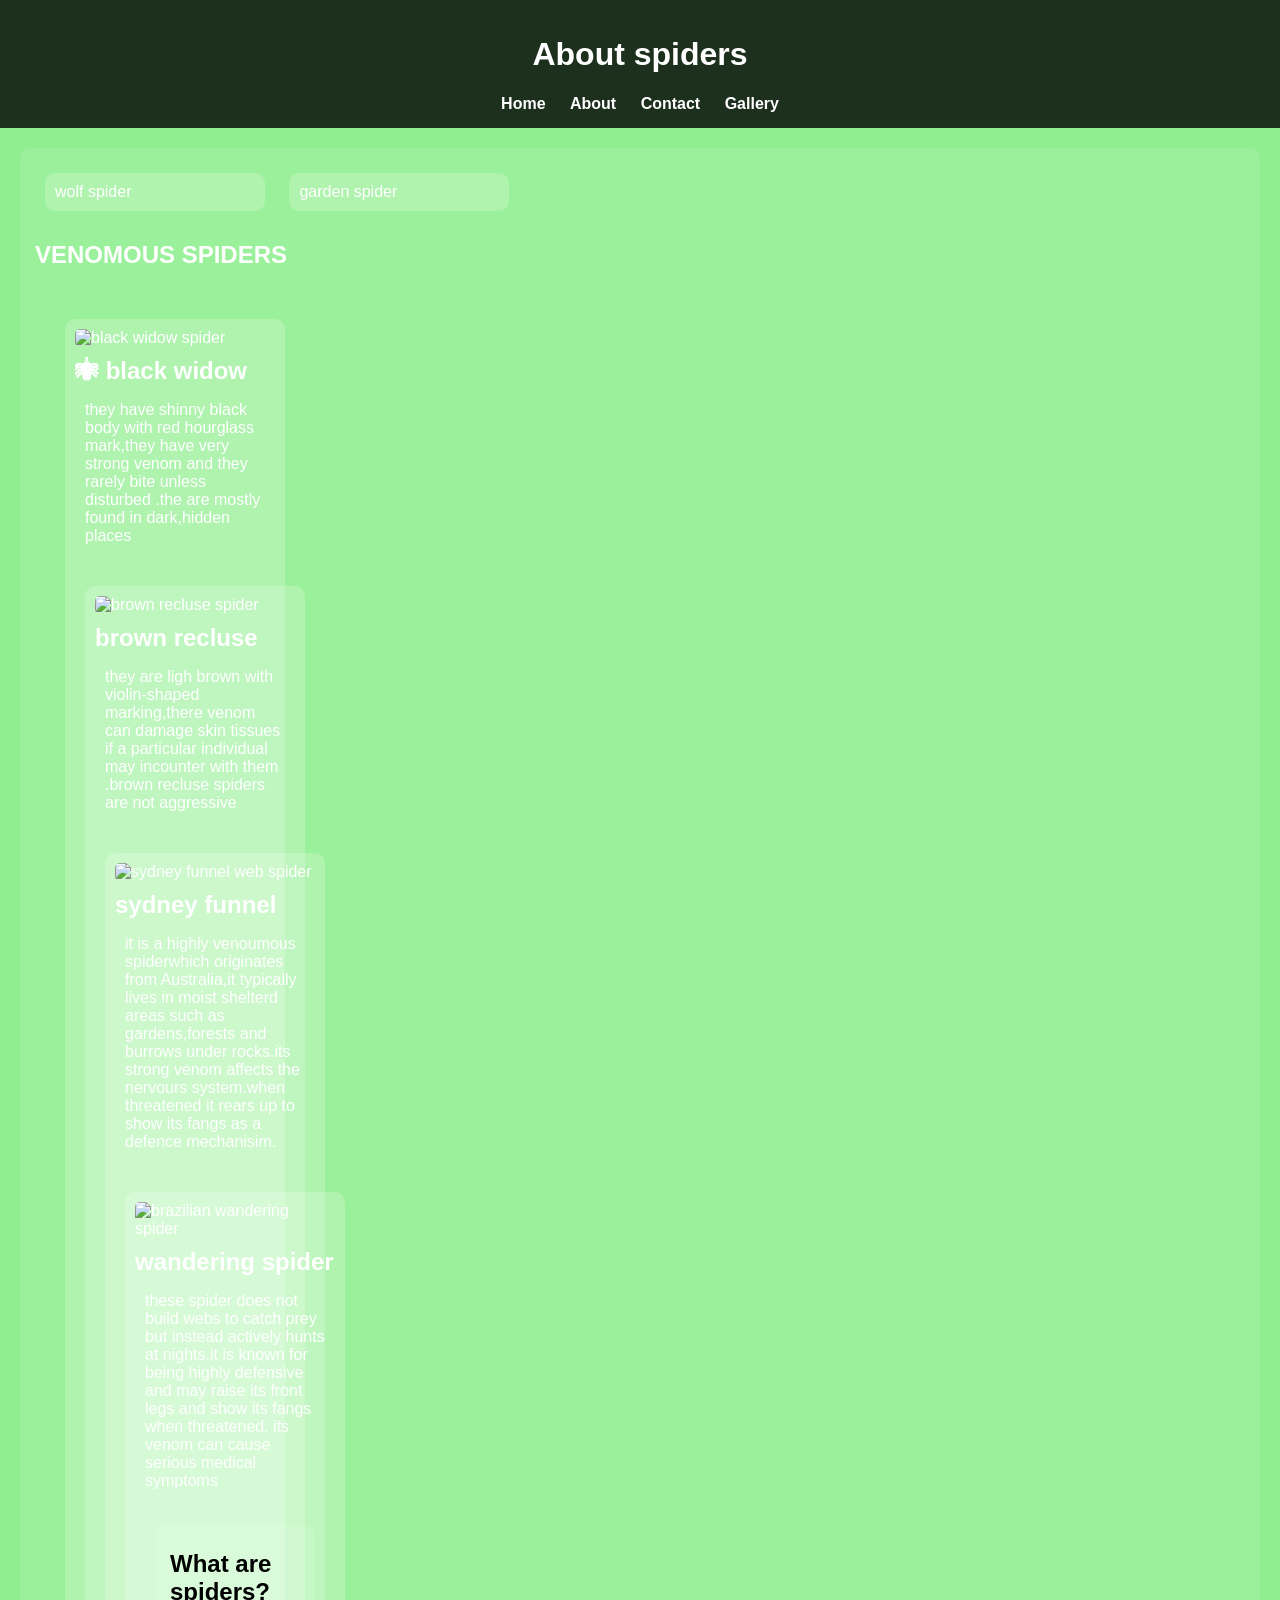
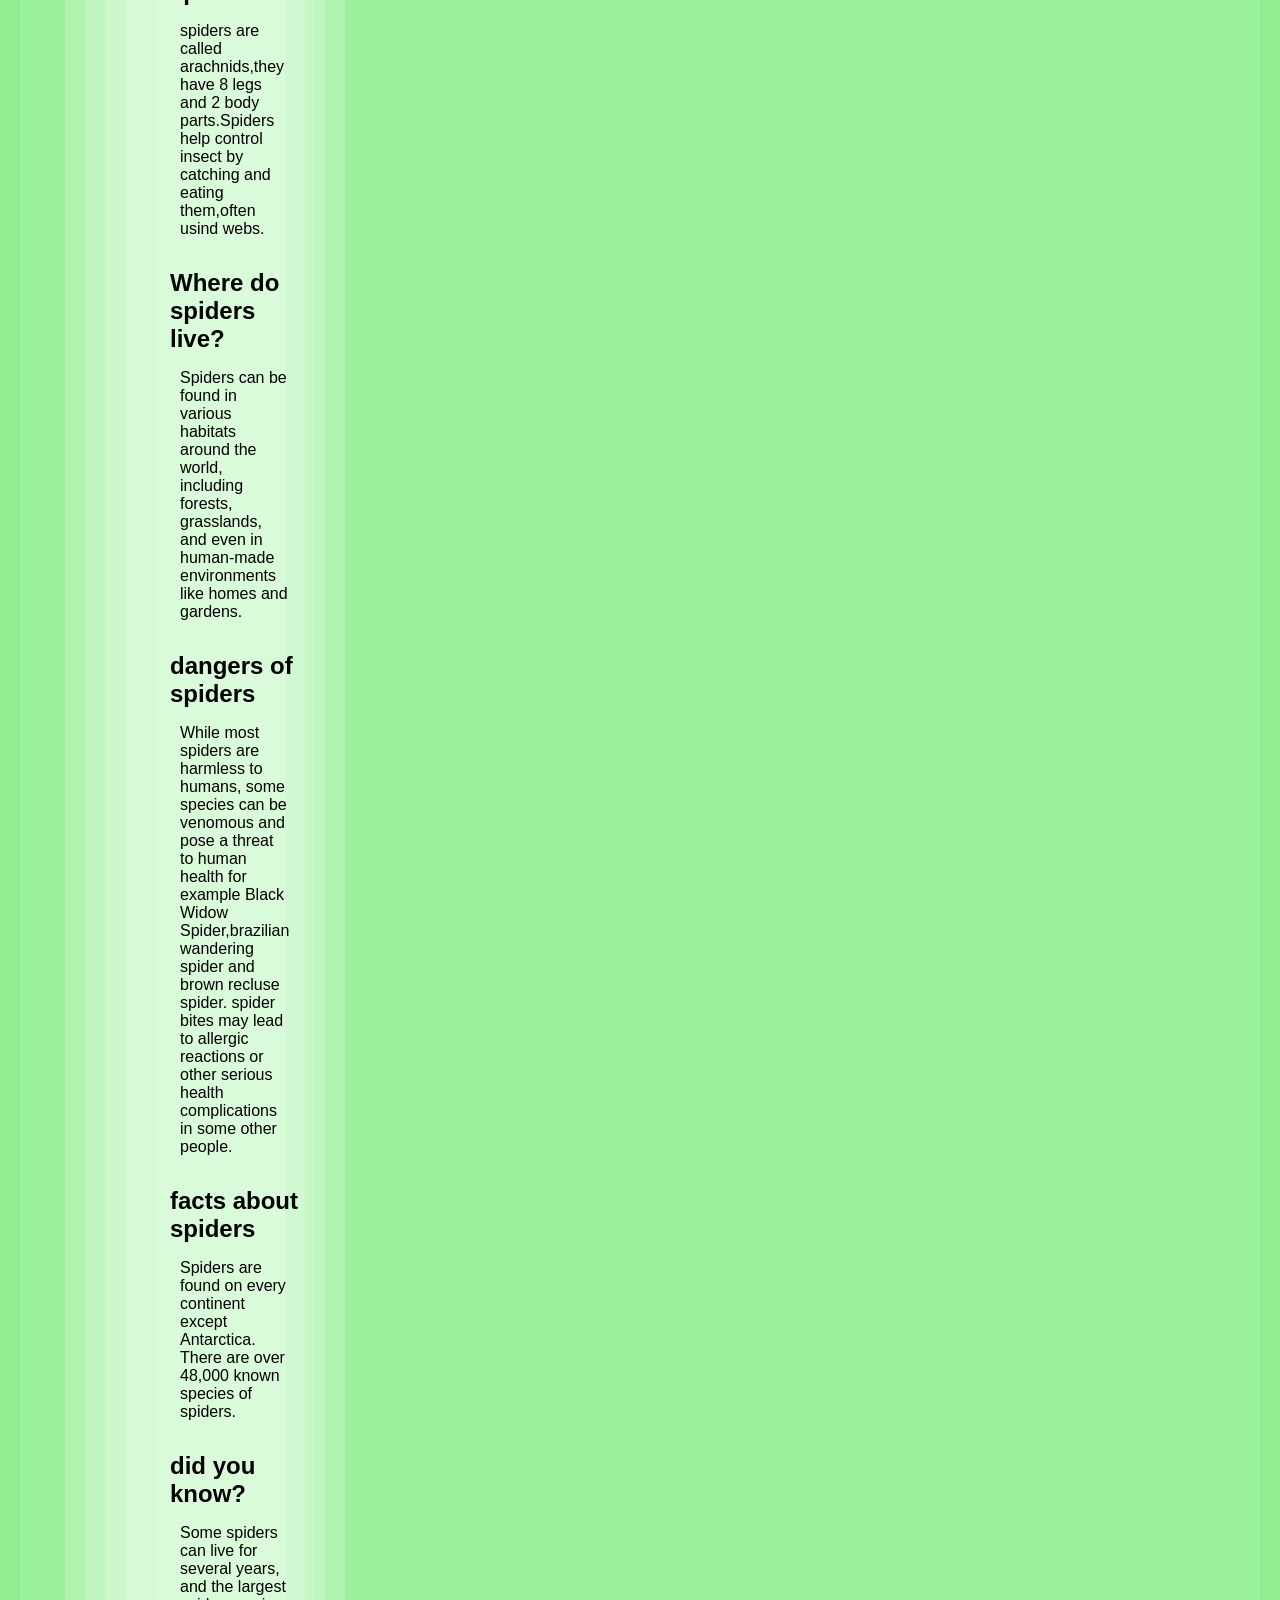
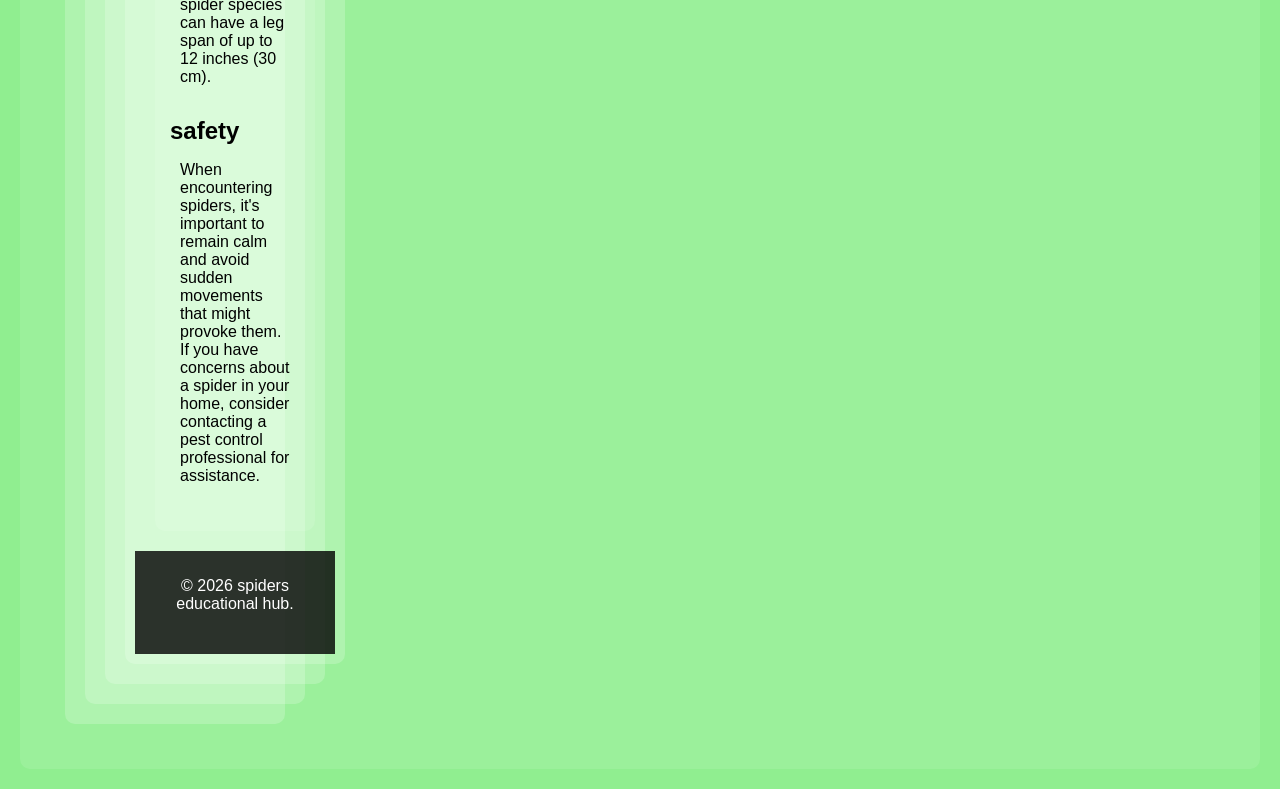
==== about.html @ 05eb97d2 "Update about.html" ====
<!DOCTYPE html> 
<html> 

<head> 
    <title>About spiders</title> 
<link rel="stylesheet" href="style.css">
</head> 

<body> 

    <header> 

        <h1>About spiders</h1> 

        <nav> 

            <a href="index.html">Home</a> 
            <a href="about.html">About</a> 
            <a href="contact.html">Contact</a> 
            <a href="gallery.html">Gallery</a>
        </nav> 

    </header> 
<section id="cards">
      <div class="card">wolf spider</div>
        <div class="card">garden spider</div>







    
<h1>VENOMOUS SPIDERS</h1>
    <div class="star-container">
        <div class="card">
            <img srs="black_widow_spider.jpg" alt="black widow spider">
            <h2>🕷 black widow</h2>
            <p>they have shinny black body with red hourglass mark,they have very strong venom and they rarely bite unless disturbed .the are mostly found in dark,hidden places </p>
    <div class="card">
        <img src="brown_recluse_spider.jpg" alt="brown recluse spider">
        <h2>brown recluse</h2>
        <p>they are ligh brown with violin-shaped marking,there venom can damage skin tissues if a particular individual may incounter with them .brown recluse spiders are not aggressive</p>
        <div class="card">
            <img src="sydney_funnel_web_spider.jpg" alt="sydney funnel web spider">
        <h2>sydney funnel</h2>
            <p>it is a highly venoumous spiderwhich originates from Australia,it typically lives in moist shelterd areas such as gardens,forests and burrows under rocks.its strong venom affects the nervours system.when threatened it rears up to show its fangs as a defence mechanisim. </p>
            
 <div class="card">
            <img src="brazilian_wandering_spider.jpg" alt="brazilian wandering spider">
        <h2>wandering spider</h2>
     <p>these spider does not build webs to catch prey but instead actively hunts at nights.it is known for being highly defensive and may raise its front legs and show its fangs when threatened. its venom can cause serious medical symptoms</p>
 
     











     
     <section class="about">
        <h2>What are spiders?</h2>
        <p>spiders are called arachnids,they have 8 legs and 2 body parts.Spiders help control insect by catching and eating them,often usind webs.</p>

        <h2>Where do spiders live?</h2>
        <p>Spiders can be found in various habitats around the world, including forests, grasslands, and even in human-made environments like homes and gardens.</p>

        <h2>dangers of spiders</h2>
        <p>While most spiders are harmless to humans, some species can be venomous and pose a threat to human health for example Black Widow Spider,brazilian wandering spider and brown recluse spider. spider bites may lead to allergic reactions or other serious health complications in some other people.</p>
        <h2>facts about spiders</h2>
        <p>Spiders are found on every continent except Antarctica. There are over 48,000 known species of spiders.</p>
        <h2>did you know?</h2>
        <p>Some spiders can live for several years, and the largest spider species can have a leg span of up to 12 inches (30 cm).</p>
        <h2>safety</h2>
        <p>When encountering spiders, it's important to remain calm and avoid sudden movements that might provoke them. If you have concerns about a spider in your home, consider contacting a pest control professional for assistance.</p>
    </section>


 

    <footer> 

        <p>&copy; 2026 spiders educational hub.</p> 

    </footer> 

</body> 

</html>
---- style.css ----
body{
    margin:0;
    font-family: Arial, sans-serif;

    background-image: img ("spider-web.jpg");
    background-size: cover;
    background-attachment: fixed;
    background-color:lightgreen;
    color:white;

}

/* HEADER */
header{
    background-color: rgba(0, 0, 0, 0.8);
    padding: 15px;
    text-align: center;
}

/* NAVIGATION */
nav a{
    color: white;
    text-decoration: none;
    margin: 10px;
    font-weight: bold;
}
nav a:hover{
    color: lightgreen;
}

/* MAIN LAYOUT */
.container{
    display: flex;
}

/* SIDEBAR */
.sidebar{
    width: 25%;
    background-color: rgba(0, 0, 0, 0.7);
    padding: 20px;
}

/* CONTENT AREA */
.content{
    width: 75%;
    padding: 20px;
}

/* SECTION BOXES */
section{
    background-color: rgba(255, 255, 255, 0.1);
    margin: 20px;
    padding: 15px;
    border-radius: 10px;
}

/* SPIDER CARDS */
.card{
    background-color: rgba(255, 255, 255, 0.2);
    margin: 10px;
    padding: 10px;
    border-radius: 10px;
    width: 200px;
    display: inline-block;
    vertical-align: top;

}

/* IMAGES */
img{
    width: 100%;
    border-radius: 5px;
}

/* GALLERY */
.gallery img{
    width: 2250px;
    margin: 10px;
    border-radius: 10px;
    transition: 0.3s;

}

.gallery img:hover{
    transform: scale(1.1);
}  

/* FOOTER */
footer{
    background-color: rgba(0, 0, 0, 0.8);
    text-align: center;
    padding: 10px;
    margin-top: 20px;
}

/* ARROW BUTTON */
.arrow-box {
    text-align: center;
    margin: 30px;
}
.arrow{
    display: inline-block;
    background: rgba(0, 0, 0, 0.7);
    padding: 10px 15px;
    border-radius: 50%;
    font-size: 24px;
    color: white;
    text-decoration: none;
    animation:bounce 2s infinite;
}
.arrow:hover{
    background: lightgreen;
    color: black;
}

/* PAGE LINKS */
.page-links{
    text-align: center;
    margin: 10px;
}
.page-links a{
    color: white;
    text-decoration: none;
    margin: 0 10px;
    padding: 10px 15px;
    background: rgba(0, 0, 0, 0.7);
    border-radius: 5px;
    display: inline-block;
}
.page-links a:hover{
    background: lightgreen;
    color: black;
} 
.about {
    color:black;
}
body {
    background-color:lightgreen;
    font-family: Arial, sans-serif;
}

/* Grid layout */
.star-container {
    display: grid;
    grid-template-columns:
        repeat(auto-fit, minmax(220px, 1fr));
    gap: 20px;
    padding: 20px
}

/* card design */
.star {
    background:light yellow;
    border-radius:12px;
    overflow:hidden;
    star-shadow: 0 4px 10px
    rgba(0,0,0,0.2);
    transition: transform 0.3s ease;
    text-align: center;
}
/* image inside star */
.card img {
    width: 100%;
    height: 160px;
    object-fit: cover;
}
/*Hover effect */
.card: hover {
    transform: scale(1.05);
}
/*text spacing */
.card h2 {
    margin: 10px 0 5px;
}
.card p {
    padding: 0 10px 15px;
}
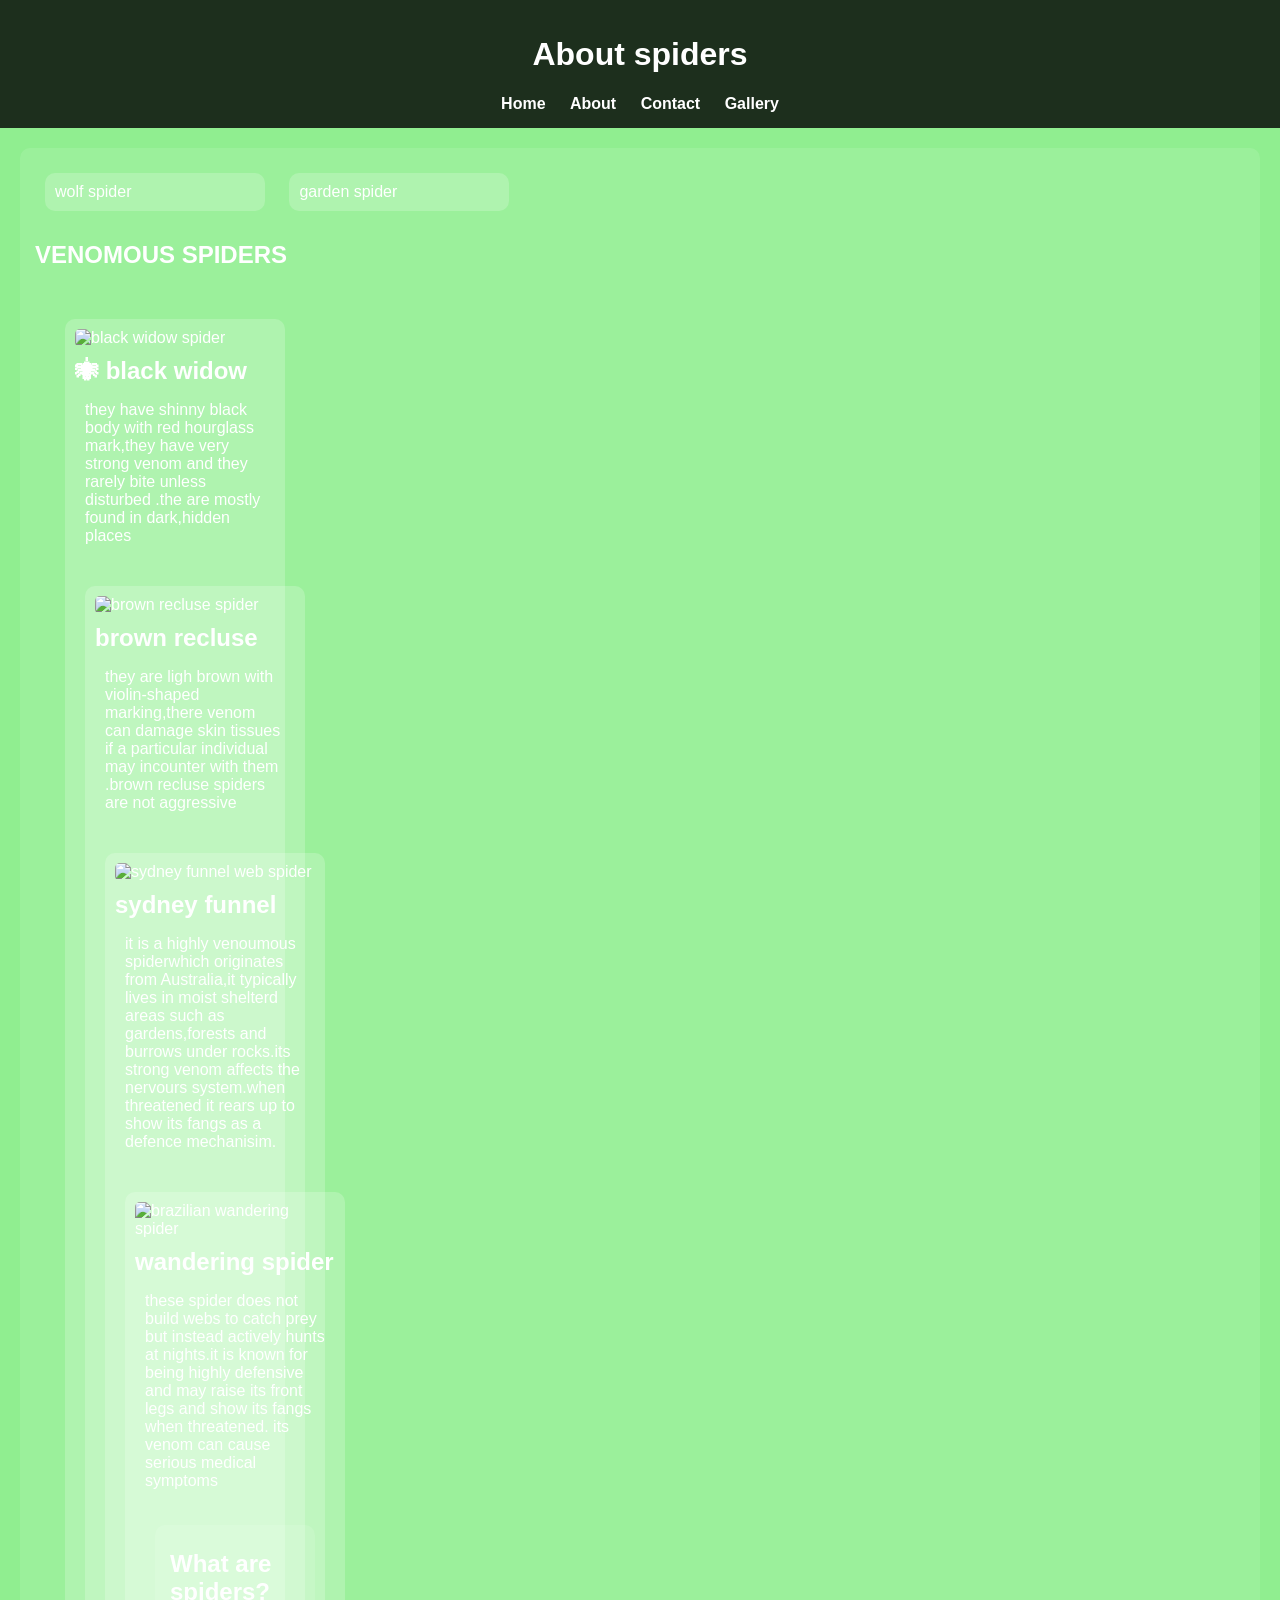
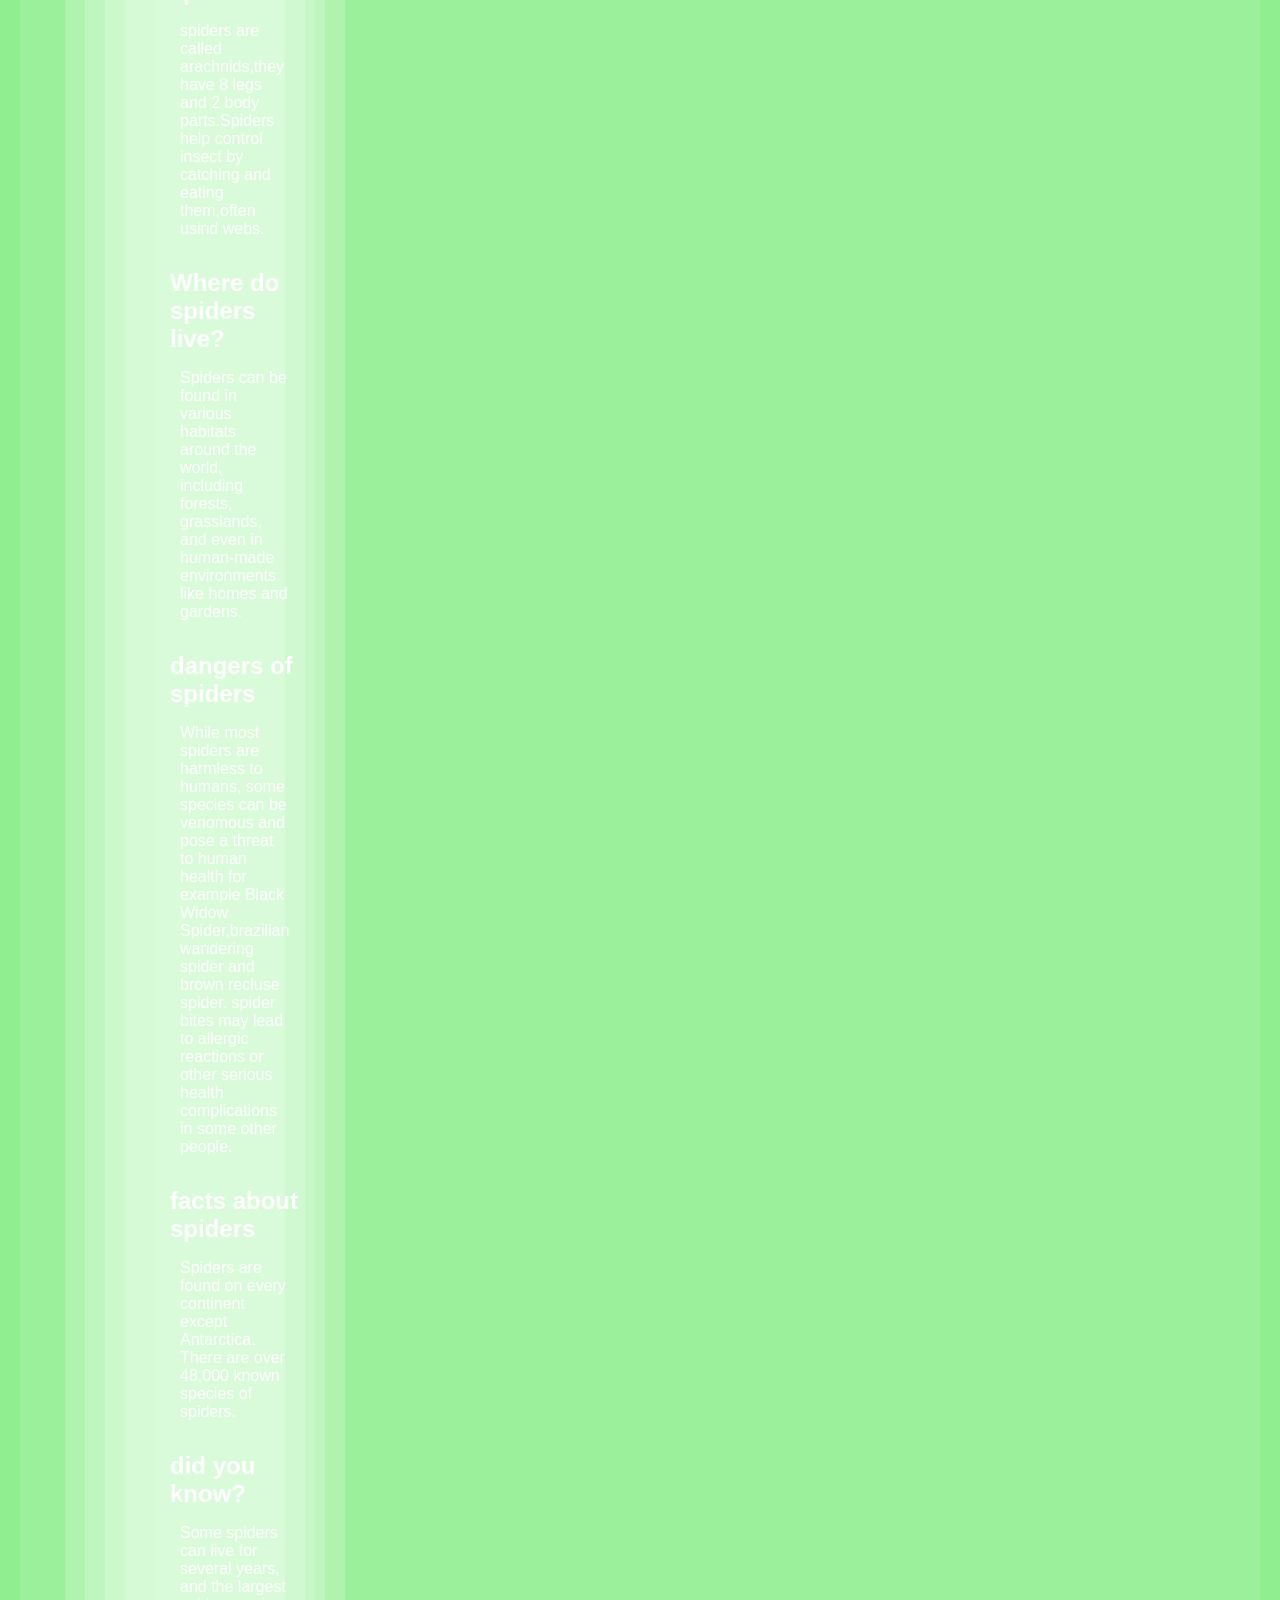
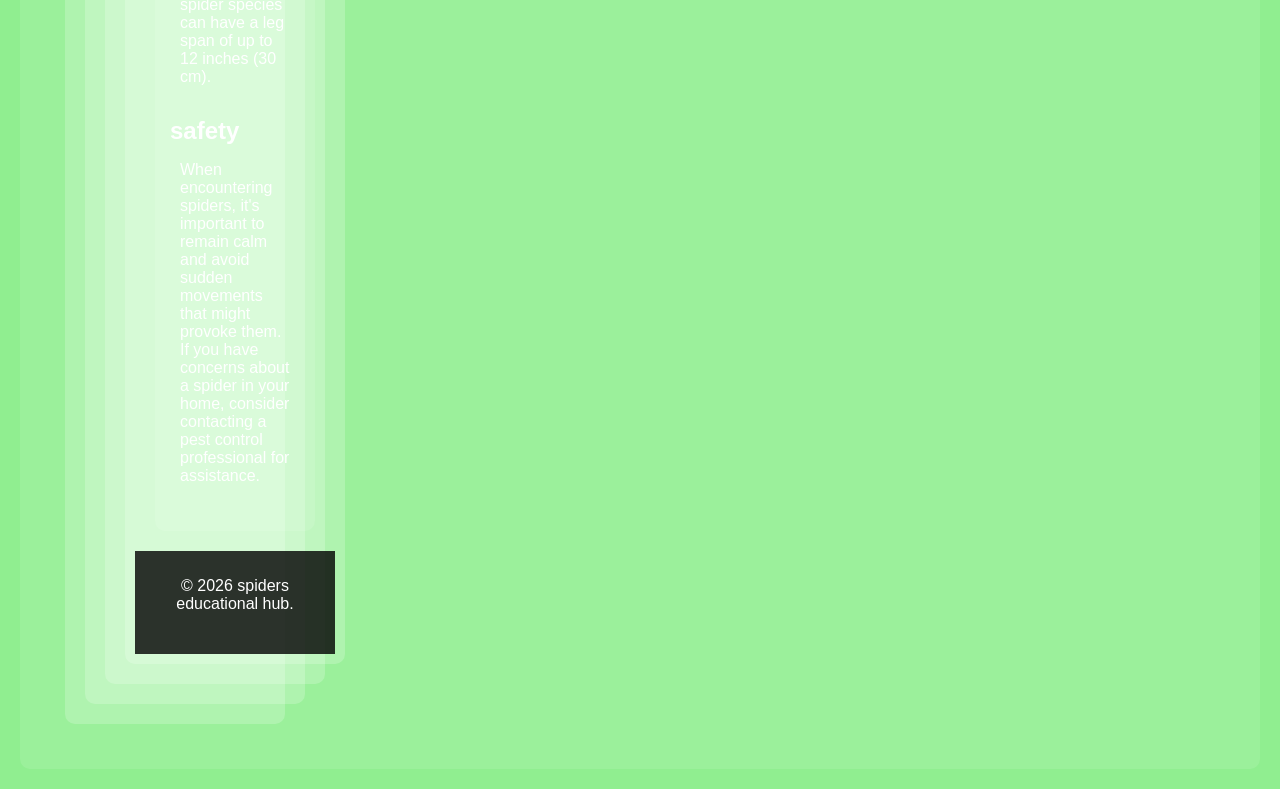
==== commit b229ef2f: "Update about.html" ====
--- a/about.html
+++ b/about.html
@@ -65,22 +65,34 @@
 
 
      
-     <section class="about">
+     <section class="spider-flex">
+         <div class="box">
+             
         <h2>What are spiders?</h2>
         <p>spiders are called arachnids,they have 8 legs and 2 body parts.Spiders help control insect by catching and eating them,often usind webs.</p>
-
+         </div>
+          <div class="box">
         <h2>Where do spiders live?</h2>
         <p>Spiders can be found in various habitats around the world, including forests, grasslands, and even in human-made environments like homes and gardens.</p>
-
+  </div>
+              <div class="box">
         <h2>dangers of spiders</h2>
         <p>While most spiders are harmless to humans, some species can be venomous and pose a threat to human health for example Black Widow Spider,brazilian wandering spider and brown recluse spider. spider bites may lead to allergic reactions or other serious health complications in some other people.</p>
-        <h2>facts about spiders</h2>
+       </div>
+     <div class="box">   
+     <h2>facts about spiders</h2>
         <p>Spiders are found on every continent except Antarctica. There are over 48,000 known species of spiders.</p>
-        <h2>did you know?</h2>
+          </div>
+           <div class="box">
+           <h2>did you know?</h2>
         <p>Some spiders can live for several years, and the largest spider species can have a leg span of up to 12 inches (30 cm).</p>
-        <h2>safety</h2>
-        <p>When encountering spiders, it's important to remain calm and avoid sudden movements that might provoke them. If you have concerns about a spider in your home, consider contacting a pest control professional for assistance.</p>
-    </section>
+           </div>
+             <div class="box">
+             <h2>safety</h2>
+     
+              <p>When encountering spiders, it's important to remain calm and avoid sudden movements that might provoke them. If you have concerns about a spider in your home, consider contacting a pest control professional for assistance.</p>
+          </div>
+          </section>
 
 
  
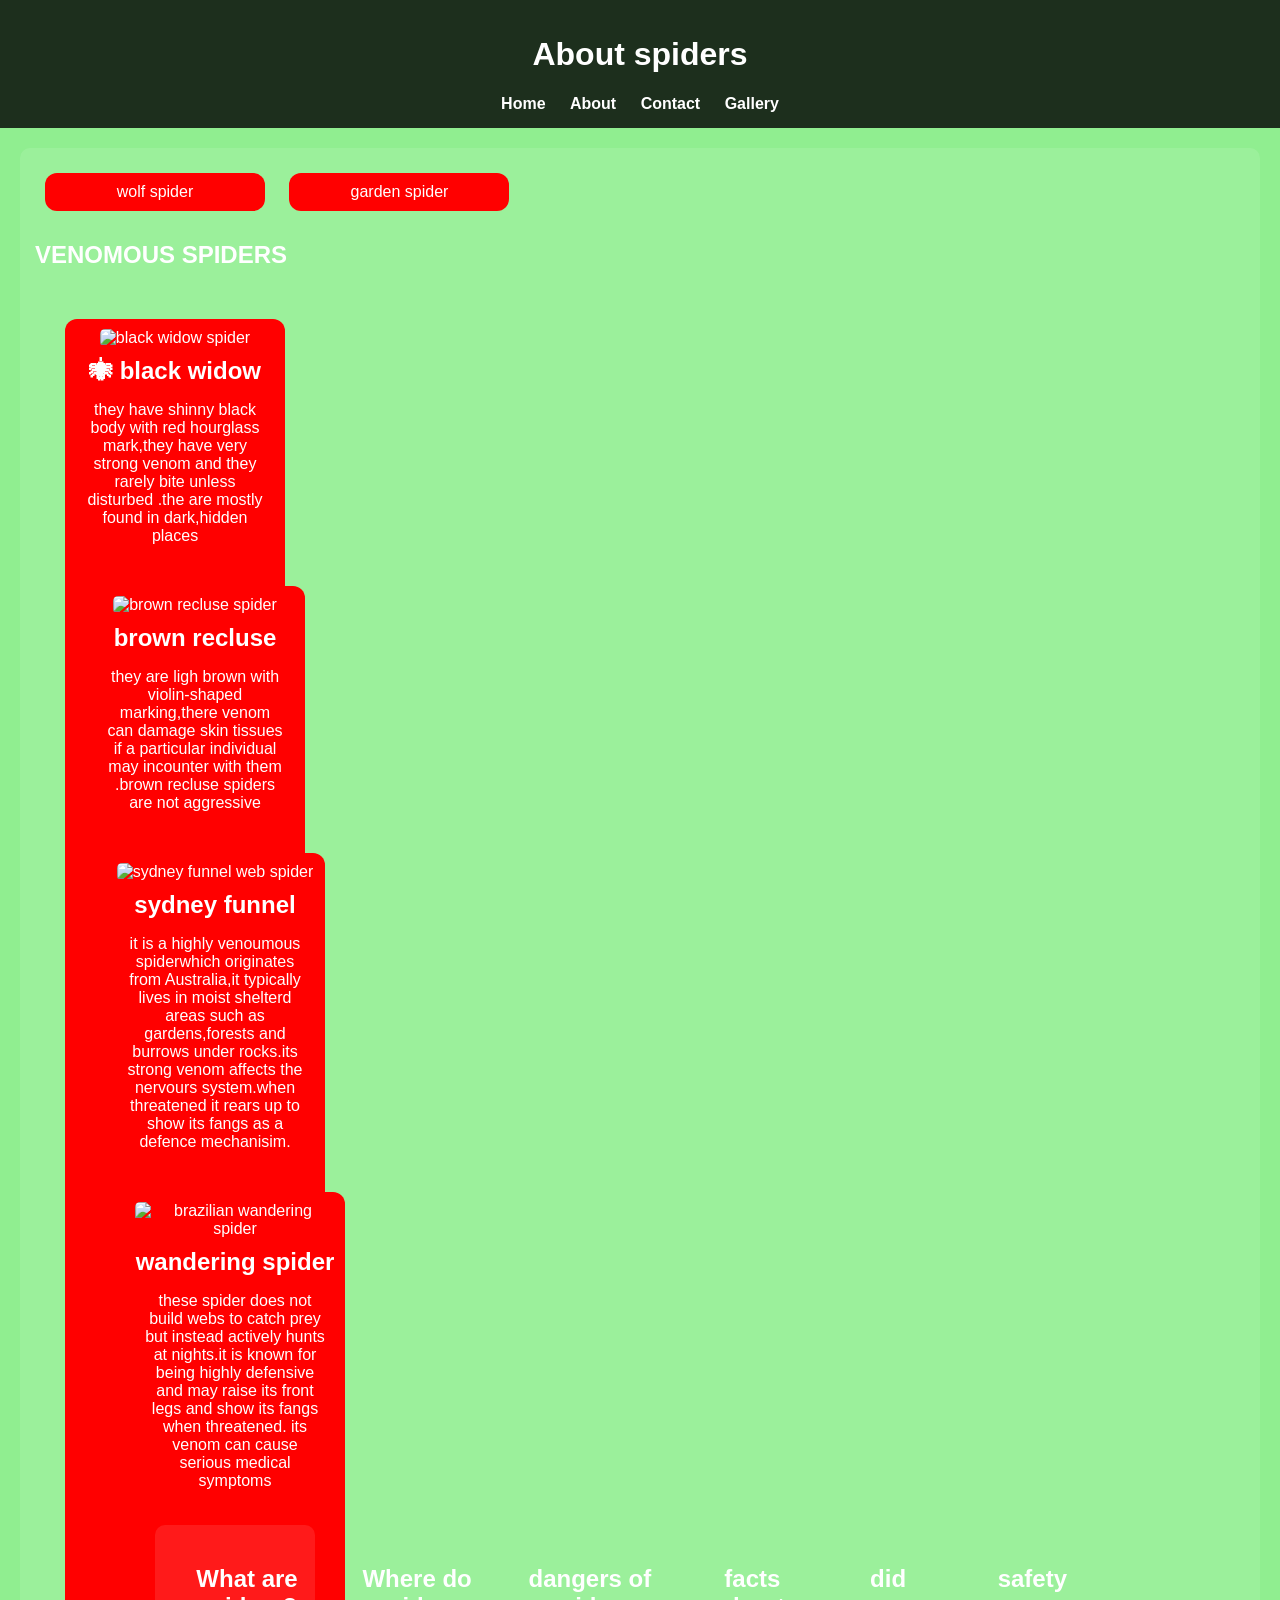
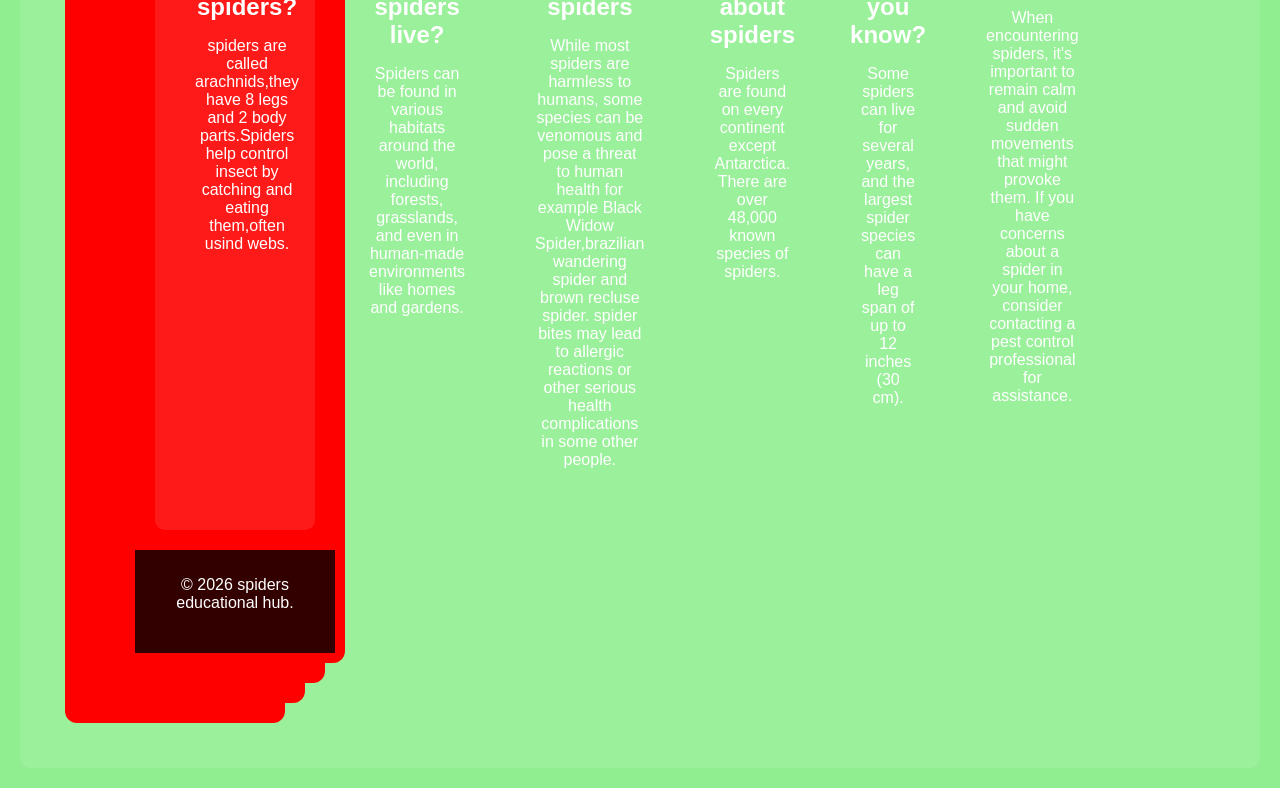
==== commit a758ad62: "Update about.html" ====
--- a/about.html
+++ b/about.html
@@ -33,7 +33,7 @@
 
     
 <h1>VENOMOUS SPIDERS</h1>
-    <div class="star-container">
+    <div class="card-container">
         <div class="card">
             <img srs="black_widow_spider.jpg" alt="black widow spider">
             <h2>🕷 black widow</h2>
--- a/style.css
+++ b/style.css
@@ -134,28 +134,17 @@
 .about {
     color:black;
 }
-body {
-    background-color:lightgreen;
-    font-family: Arial, sans-serif;
-}
 
 /* Grid layout */
-.star-container {
-    display: grid;
-    grid-template-columns:
-        repeat(auto-fit, minmax(220px, 1fr));
+.card-container {
     gap: 20px;
     padding: 20px
 }
 
 /* card design */
-.star {
-    background:light yellow;
+.card {
+    background:red;
     border-radius:12px;
-    overflow:hidden;
-    star-shadow: 0 4px 10px
-    rgba(0,0,0,0.2);
-    transition: transform 0.3s ease;
     text-align: center;
 }
 /* image inside star */
@@ -175,6 +164,18 @@
 .card p {
     padding: 0 10px 15px;
 }
+.spider-flex {
+    display: flex;
+    justify-content: space-between;
+    align-items: flex-start;
+    gap:20px;
+}
+.box {
+    flex: 1;
+    basckground: black;
+    padding: 15px;
+    border-radius: 10px;
+}
     
     
 
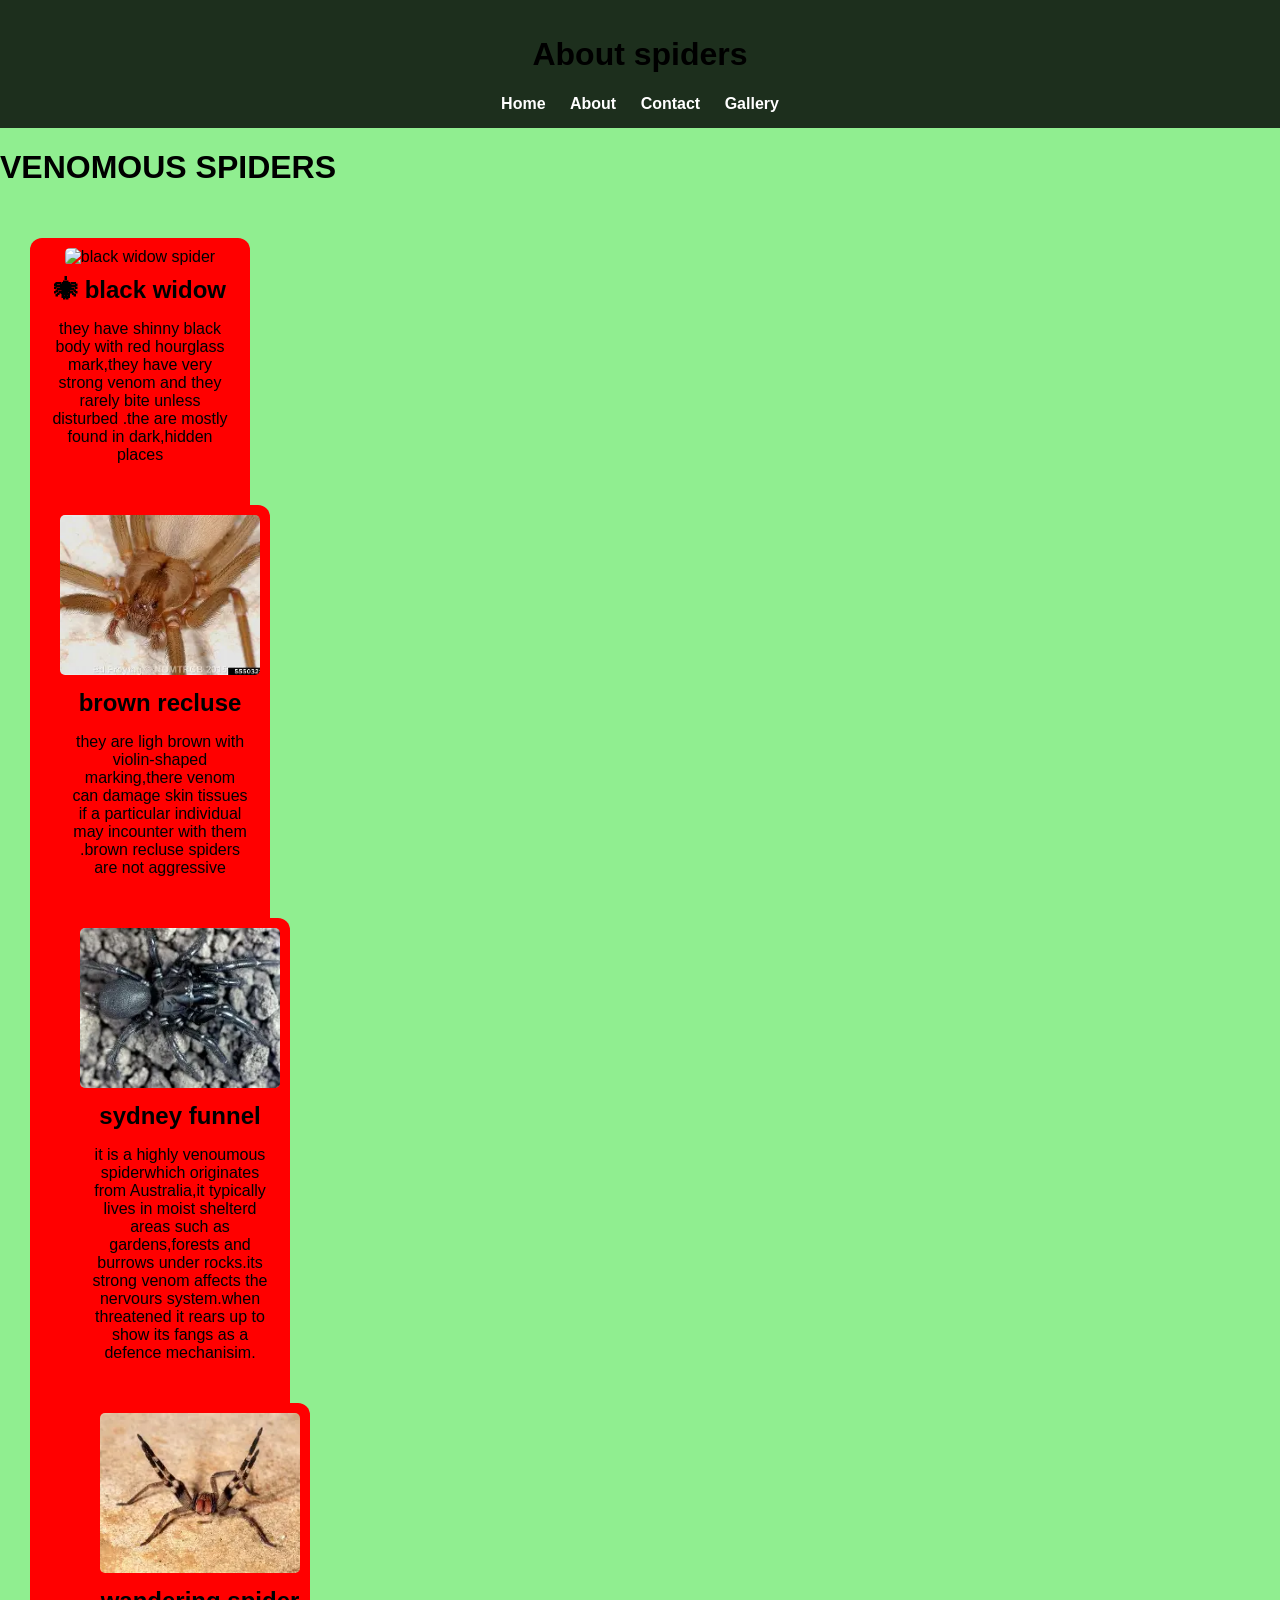
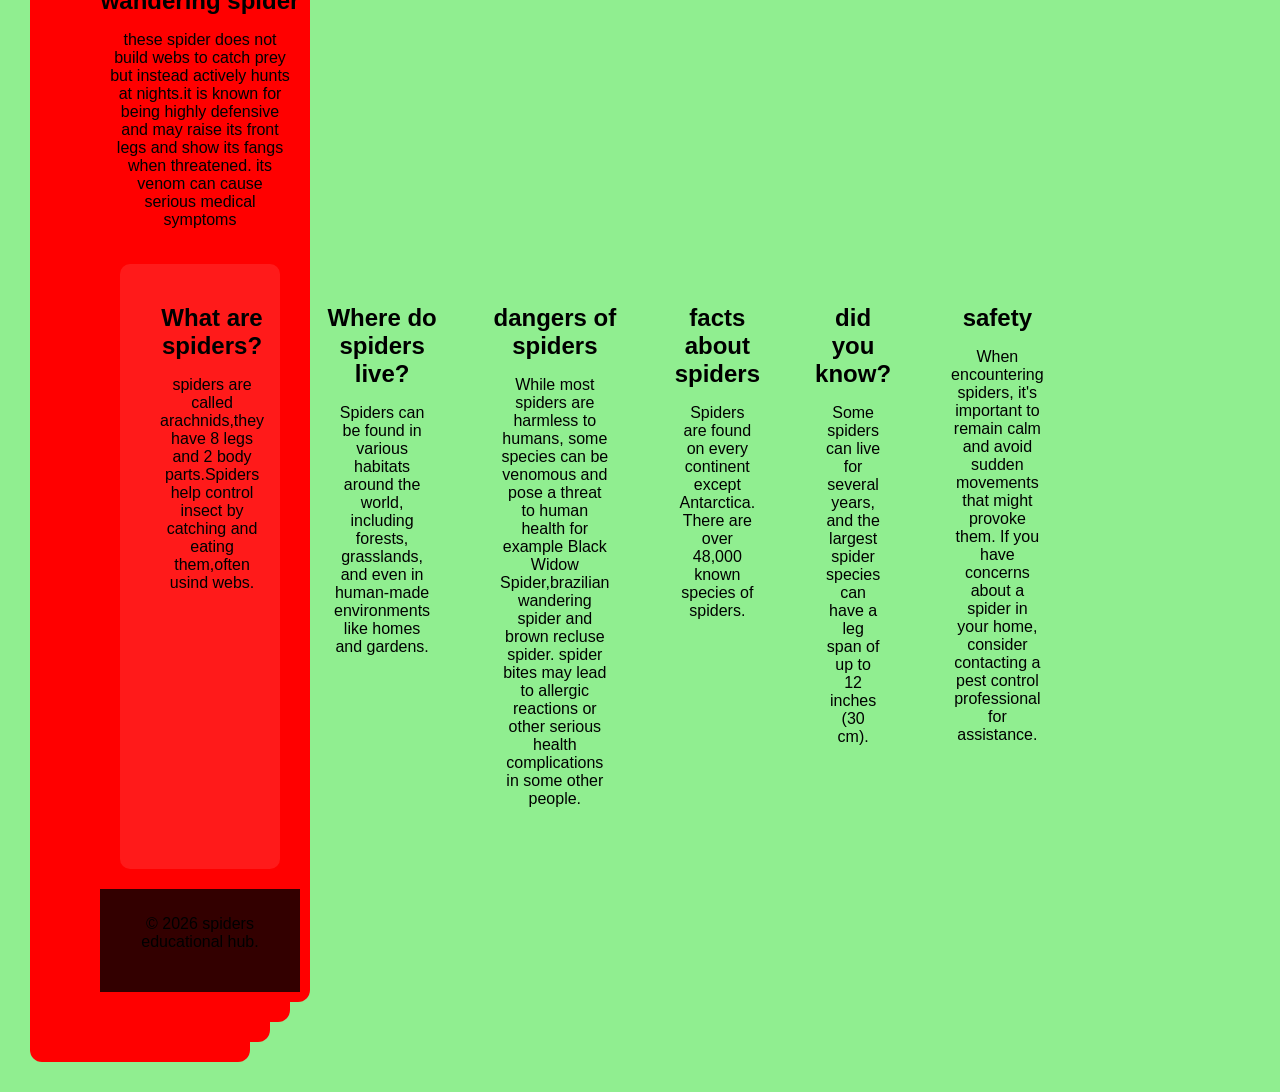
==== commit 5771d848: "Update about.html" ====
--- a/about.html
+++ b/about.html
@@ -21,18 +21,9 @@
         </nav> 
 
     </header> 
-<section id="cards">
-      <div class="card">wolf spider</div>
-        <div class="card">garden spider</div>
-
-
-
-
-
-
-
     
-<h1>VENOMOUS SPIDERS</h1>
+    
+    <h1>VENOMOUS SPIDERS</h1>
     <div class="card-container">
         <div class="card">
             <img srs="black_widow_spider.jpg" alt="black widow spider">
@@ -52,7 +43,15 @@
         <h2>wandering spider</h2>
      <p>these spider does not build webs to catch prey but instead actively hunts at nights.it is known for being highly defensive and may raise its front legs and show its fangs when threatened. its venom can cause serious medical symptoms</p>
  
-     
+ 
+
+
+
+
+
+
+
+    
 
 
 
@@ -64,7 +63,8 @@
 
 
 
-     
+
+
      <section class="spider-flex">
          <div class="box">
              
--- a/style.css
+++ b/style.css
@@ -6,7 +6,7 @@
     background-size: cover;
     background-attachment: fixed;
     background-color:lightgreen;
-    color:white;
+    color:black;
 
 }
 
@@ -74,11 +74,9 @@
 
 /* GALLERY */
 .gallery img{
-    width: 2250px;
-    margin: 10px;
-    border-radius: 10px;
-    transition: 0.3s;
-
+    width: 100%;
+    max-width:250px;
+    height: auto:
 }
 
 .gallery img:hover{
@@ -146,6 +144,7 @@
     background:red;
     border-radius:12px;
     text-align: center;
+    text-color: black;
 }
 /* image inside star */
 .card img {
@@ -176,6 +175,59 @@
     padding: 15px;
     border-radius: 10px;
 }
+.learn-more {
+  background: #e6ffe6;
+  padding: 20px;
+  border-radius: 10px;
+  margin-top: 30px;
+}
+
+.learn-more a {
+  text-decoration: none;
+  color: darkgreen;
+  font-weight: bold;
+}
+
+.learn-more a:hover {
+  text-decoration: underline;
+  color: black;
+}
+.search-box {
+  text-align: center;
+  margin: 20px;
+}
+
+.search-box input {
+  width: 60%;
+  padding: 10px;
+  border-radius: 25px;
+  border: 2px solid green;
+  font-size: 16px;
+}
+.gallery video {
+    width:200px;
+    height:200px
+    object-fit: cover;
+}
+.logo {
+    position: absolute;
+    top: 10px;
+    left: 10px;
+    width: 70px;
+}
+    /* 3D effect */
+    transform: perspective(500px) rotateY(15deg);
+    transition: transform 0.5s ease, box-shadow 0.5s ease;
+
+    /* Shadow for depth */
+    box-shadow: 5px 5px 15px rgba(0,0,0,0.5);
+}
+
+/* Hover animation */
+.logo img:hover {
+    transform: perspective(500px) rotateY(0deg) scale(1.1);
+    box-shadow: 10px 10px 25px rgba(0,0,0,0.7);
+}
     
     
 
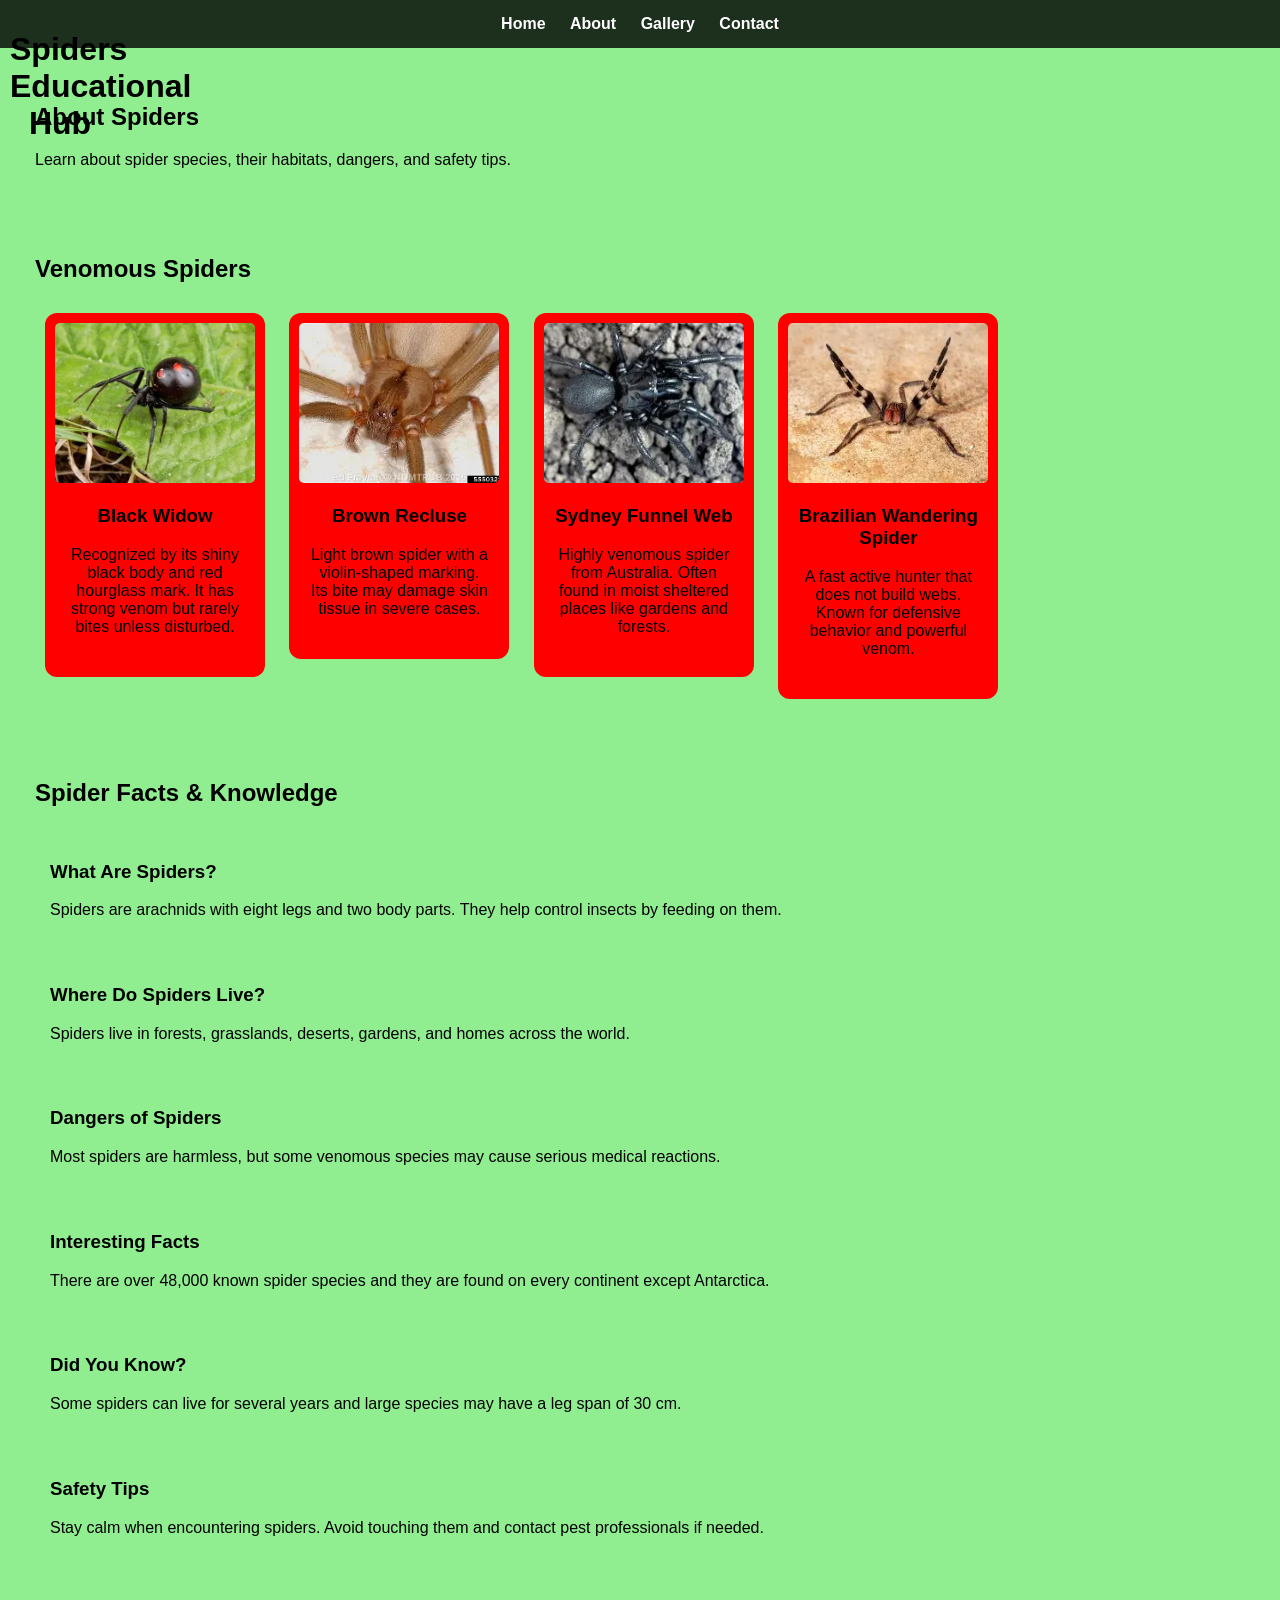
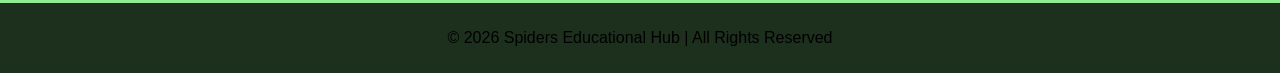
==== commit ac36944a: "Update about.html" ====
--- a/about.html
+++ b/about.html
@@ -1,47 +1,151 @@
-<!DOCTYPE html> 
-<html> 
+<!DOCTYPE html>
+<html lang="en">
 
-<head> 
-    <title>About spiders</title> 
-<link rel="stylesheet" href="style.css">
-</head> 
+<head>
+    <meta charset="UTF-8">
+    <meta name="viewport" content="width=device-width, initial-scale=1.0">
+    <title>About Spiders | Spiders Educational Hub</title>
+    <link rel="stylesheet" href="style.css">
+</head>
 
-<body> 
+<body>
 
-    <header> 
+    <!-- HEADER -->
+    <header class="header">
 
-        <h1>About spiders</h1> 
+        <div class="logo">
+            <h1>Spiders Educational Hub</h1>
+        </div>
 
-        <nav> 
+        <nav class="navbar">
+            <a href="index.html">Home</a>
+            <a href="about.html" class="active">About</a>
+            <a href="gallery.html">Gallery</a>
+            <a href="contact.html">Contact</a>
+        </nav>
 
-            <a href="index.html">Home</a> 
-            <a href="about.html">About</a> 
-            <a href="contact.html">Contact</a> 
-            <a href="gallery.html">Gallery</a>
-        </nav> 
+    </header>
 
-    </header> 
-    
-    
-    <h1>VENOMOUS SPIDERS</h1>
-    <div class="card-container">
-        <div class="card">
-            <img srs="black_widow_spider.jpg" alt="black widow spider">
-            <h2>🕷 black widow</h2>
-            <p>they have shinny black body with red hourglass mark,they have very strong venom and they rarely bite unless disturbed .the are mostly found in dark,hidden places </p>
-    <div class="card">
-        <img src="brown_recluse_spider.jpg" alt="brown recluse spider">
-        <h2>brown recluse</h2>
-        <p>they are ligh brown with violin-shaped marking,there venom can damage skin tissues if a particular individual may incounter with them .brown recluse spiders are not aggressive</p>
-        <div class="card">
-            <img src="sydney_funnel_web_spider.jpg" alt="sydney funnel web spider">
-        <h2>sydney funnel</h2>
-            <p>it is a highly venoumous spiderwhich originates from Australia,it typically lives in moist shelterd areas such as gardens,forests and burrows under rocks.its strong venom affects the nervours system.when threatened it rears up to show its fangs as a defence mechanisim. </p>
-            
- <div class="card">
-            <img src="brazilian_wandering_spider.jpg" alt="brazilian wandering spider">
-        <h2>wandering spider</h2>
-     <p>these spider does not build webs to catch prey but instead actively hunts at nights.it is known for being highly defensive and may raise its front legs and show its fangs when threatened. its venom can cause serious medical symptoms</p>
+    <!-- HERO SECTION -->
+    <section class="hero-small">
+        <h2>About Spiders</h2>
+        <p>Learn about spider species, their habitats, dangers, and safety tips.</p>
+    </section>
+
+    <!-- VENOMOUS SPIDERS -->
+    <section class="cards-section">
+
+        <h2 class="section-title">Venomous Spiders</h2>
+
+        <div class="cards-container">
+
+            <div class="card">
+                <img src="black_widow_spider.jpg" alt="Black Widow Spider">
+                <h3>Black Widow</h3>
+                <p>
+                    Recognized by its shiny black body and red hourglass mark.
+                    It has strong venom but rarely bites unless disturbed.
+                </p>
+            </div>
+
+            <div class="card">
+                <img src="brown_recluse_spider.jpg" alt="Brown Recluse Spider">
+                <h3>Brown Recluse</h3>
+                <p>
+                    Light brown spider with a violin-shaped marking.
+                    Its bite may damage skin tissue in severe cases.
+                </p>
+            </div>
+
+            <div class="card">
+                <img src="sydney_funnel_web_spider.jpg" alt="Sydney Funnel Web Spider">
+                <h3>Sydney Funnel Web</h3>
+                <p>
+                    Highly venomous spider from Australia. Often found in
+                    moist sheltered places like gardens and forests.
+                </p>
+            </div>
+
+            <div class="card">
+                <img src="brazilian_wandering_spider.jpg" alt="Brazilian Wandering Spider">
+                <h3>Brazilian Wandering Spider</h3>
+                <p>
+                    A fast active hunter that does not build webs.
+                    Known for defensive behavior and powerful venom.
+                </p>
+            </div>
+
+        </div>
+
+    </section>
+
+    <!-- INFORMATION SECTION -->
+    <section class="info-section">
+
+        <h2 class="section-title">Spider Facts & Knowledge</h2>
+
+        <div class="info-grid">
+
+            <div class="box">
+                <h3>What Are Spiders?</h3>
+                <p>
+                    Spiders are arachnids with eight legs and two body parts.
+                    They help control insects by feeding on them.
+                </p>
+            </div>
+
+            <div class="box">
+                <h3>Where Do Spiders Live?</h3>
+                <p>
+                    Spiders live in forests, grasslands, deserts,
+                    gardens, and homes across the world.
+                </p>
+            </div>
+
+            <div class="box">
+                <h3>Dangers of Spiders</h3>
+                <p>
+                    Most spiders are harmless, but some venomous species
+                    may cause serious medical reactions.
+                </p>
+            </div>
+
+            <div class="box">
+                <h3>Interesting Facts</h3>
+                <p>
+                    There are over 48,000 known spider species and they
+                    are found on every continent except Antarctica.
+                </p>
+            </div>
+
+            <div class="box">
+                <h3>Did You Know?</h3>
+                <p>
+                    Some spiders can live for several years and large
+                    species may have a leg span of 30 cm.
+                </p>
+            </div>
+
+            <div class="box">
+                <h3>Safety Tips</h3>
+                <p>
+                    Stay calm when encountering spiders. Avoid touching
+                    them and contact pest professionals if needed.
+                </p>
+            </div>
+
+        </div>
+
+    </section>
+
+    <!-- FOOTER -->
+    <footer class="footer">
+        <p>&copy; 2026 Spiders Educational Hub | All Rights Reserved</p>
+    </footer>
+
+</body>
+
+</html>
  
  
 
@@ -63,46 +167,3 @@
 
 
 
-
-
-     <section class="spider-flex">
-         <div class="box">
-             
-        <h2>What are spiders?</h2>
-        <p>spiders are called arachnids,they have 8 legs and 2 body parts.Spiders help control insect by catching and eating them,often usind webs.</p>
-         </div>
-          <div class="box">
-        <h2>Where do spiders live?</h2>
-        <p>Spiders can be found in various habitats around the world, including forests, grasslands, and even in human-made environments like homes and gardens.</p>
-  </div>
-              <div class="box">
-        <h2>dangers of spiders</h2>
-        <p>While most spiders are harmless to humans, some species can be venomous and pose a threat to human health for example Black Widow Spider,brazilian wandering spider and brown recluse spider. spider bites may lead to allergic reactions or other serious health complications in some other people.</p>
-       </div>
-     <div class="box">   
-     <h2>facts about spiders</h2>
-        <p>Spiders are found on every continent except Antarctica. There are over 48,000 known species of spiders.</p>
-          </div>
-           <div class="box">
-           <h2>did you know?</h2>
-        <p>Some spiders can live for several years, and the largest spider species can have a leg span of up to 12 inches (30 cm).</p>
-           </div>
-             <div class="box">
-             <h2>safety</h2>
-     
-              <p>When encountering spiders, it's important to remain calm and avoid sudden movements that might provoke them. If you have concerns about a spider in your home, consider contacting a pest control professional for assistance.</p>
-          </div>
-          </section>
-
-
- 
-
-    <footer> 
-
-        <p>&copy; 2026 spiders educational hub.</p> 
-
-    </footer> 
-
-</body> 
-
-</html> 
--- a/style.css
+++ b/style.css
@@ -1,23 +1,21 @@
 body{
     margin:0;
     font-family: Arial, sans-serif;
-
-    background-image: img ("spider-web.jpg");
     background-size: cover;
     background-attachment: fixed;
     background-color:lightgreen;
     color:black;
-
-}
-
-/* HEADER */
+     position:relative;
+    z-index: 1;
+
+}
+
 header{
     background-color: rgba(0, 0, 0, 0.8);
     padding: 15px;
     text-align: center;
 }
 
-/* NAVIGATION */
 nav a{
     color: white;
     text-decoration: none;
@@ -31,6 +29,8 @@
 /* MAIN LAYOUT */
 .container{
     display: flex;
+     position:relative;
+    z-index: 1;
 }
 
 /* SIDEBAR */
@@ -48,7 +48,7 @@
 
 /* SECTION BOXES */
 section{
-    background-color: rgba(255, 255, 255, 0.1);
+    background-color:light blue;
     margin: 20px;
     padding: 15px;
     border-radius: 10px;
@@ -56,7 +56,7 @@
 
 /* SPIDER CARDS */
 .card{
-    background-color: rgba(255, 255, 255, 0.2);
+    background-color:ligh blue;
     margin: 10px;
     padding: 10px;
     border-radius: 10px;
@@ -102,7 +102,7 @@
     padding: 10px 15px;
     border-radius: 50%;
     font-size: 24px;
-    color: white;
+    color: dark blue;
     text-decoration: none;
     animation:bounce 2s infinite;
 }
@@ -136,7 +136,9 @@
 /* Grid layout */
 .card-container {
     gap: 20px;
-    padding: 20px
+    padding: 20px;
+     position:relative;
+    z-index: 1;
 }
 
 /* card design */
@@ -145,6 +147,8 @@
     border-radius:12px;
     text-align: center;
     text-color: black;
+    position:relative;
+    z-index: 1;
 }
 /* image inside star */
 .card img {
@@ -204,16 +208,11 @@
   border: 2px solid green;
   font-size: 16px;
 }
-.gallery video {
-    width:200px;
-    height:200px
-    object-fit: cover;
-}
 .logo {
-    position: absolute;
+    position:absolute;
     top: 10px;
     left: 10px;
-    width: 70px;
+    width: 100px;
 }
     /* 3D effect */
     transform: perspective(500px) rotateY(15deg);
@@ -228,28 +227,94 @@
     transform: perspective(500px) rotateY(0deg) scale(1.1);
     box-shadow: 10px 10px 25px rgba(0,0,0,0.7);
 }
+
+/* Spider shape (simple circle version or image) */
+.Spider {
+    width: 60px;
+    height: 60px;
+    background: url("Spider.jpg"); 
+    background-size: cover;
+    position: absolute;
+    top: 50%;
+    left: 0;
+    animation: moveSpider 8s linear infinite;
+    pointer-events: none;
+    Z-index: 5;
+}
+
+/* Movement animation */
+@keyframes moveSpider {
+    0% {
+        left: -80px;
+        top: 20%;
+    }
+    25% {
+        top: 60%;
+    }
+    50% {
+        top: 30%;
+    }
+    75% {
+        top: 70%;
+    }
+    100% {
+        left: 110%;
+        top: 40%;
+    }
     
+.navbar a {
+    position: relative;
+    padding: 15px 20px;
+    background: rgba(255, 255, 255, 0.05);
+    border-radius: 60px;
+    backdrop-filter: blur(15px);
+    box-shadow: 0 15px 35px rgba(0, 0, 0, 0.5);
+    border: 0.5px solid #ccc;
+    display: flex;
+    justify-content: center;
+    align-items: center;
+}
+
+
+.navbar a {
+  transition: all 0.2s ease;
+}
+
+.navbar a:active {
+  animation: shake 0.2s;
+  transform: scale(0.9);
+}
+#webCanvas {
+    positition:fixed;
+    inset: 0;
+    Z-index: 0;
+    pointer-events: none;
+}
+
     
 
 
-
-
-
-
-
-
-
-
-
-
-
-
-
-
-
-
-
-
-
-
-
+    
+
+
+
+
+
+
+
+
+
+
+
+
+
+
+
+
+
+
+
+
+
+
+
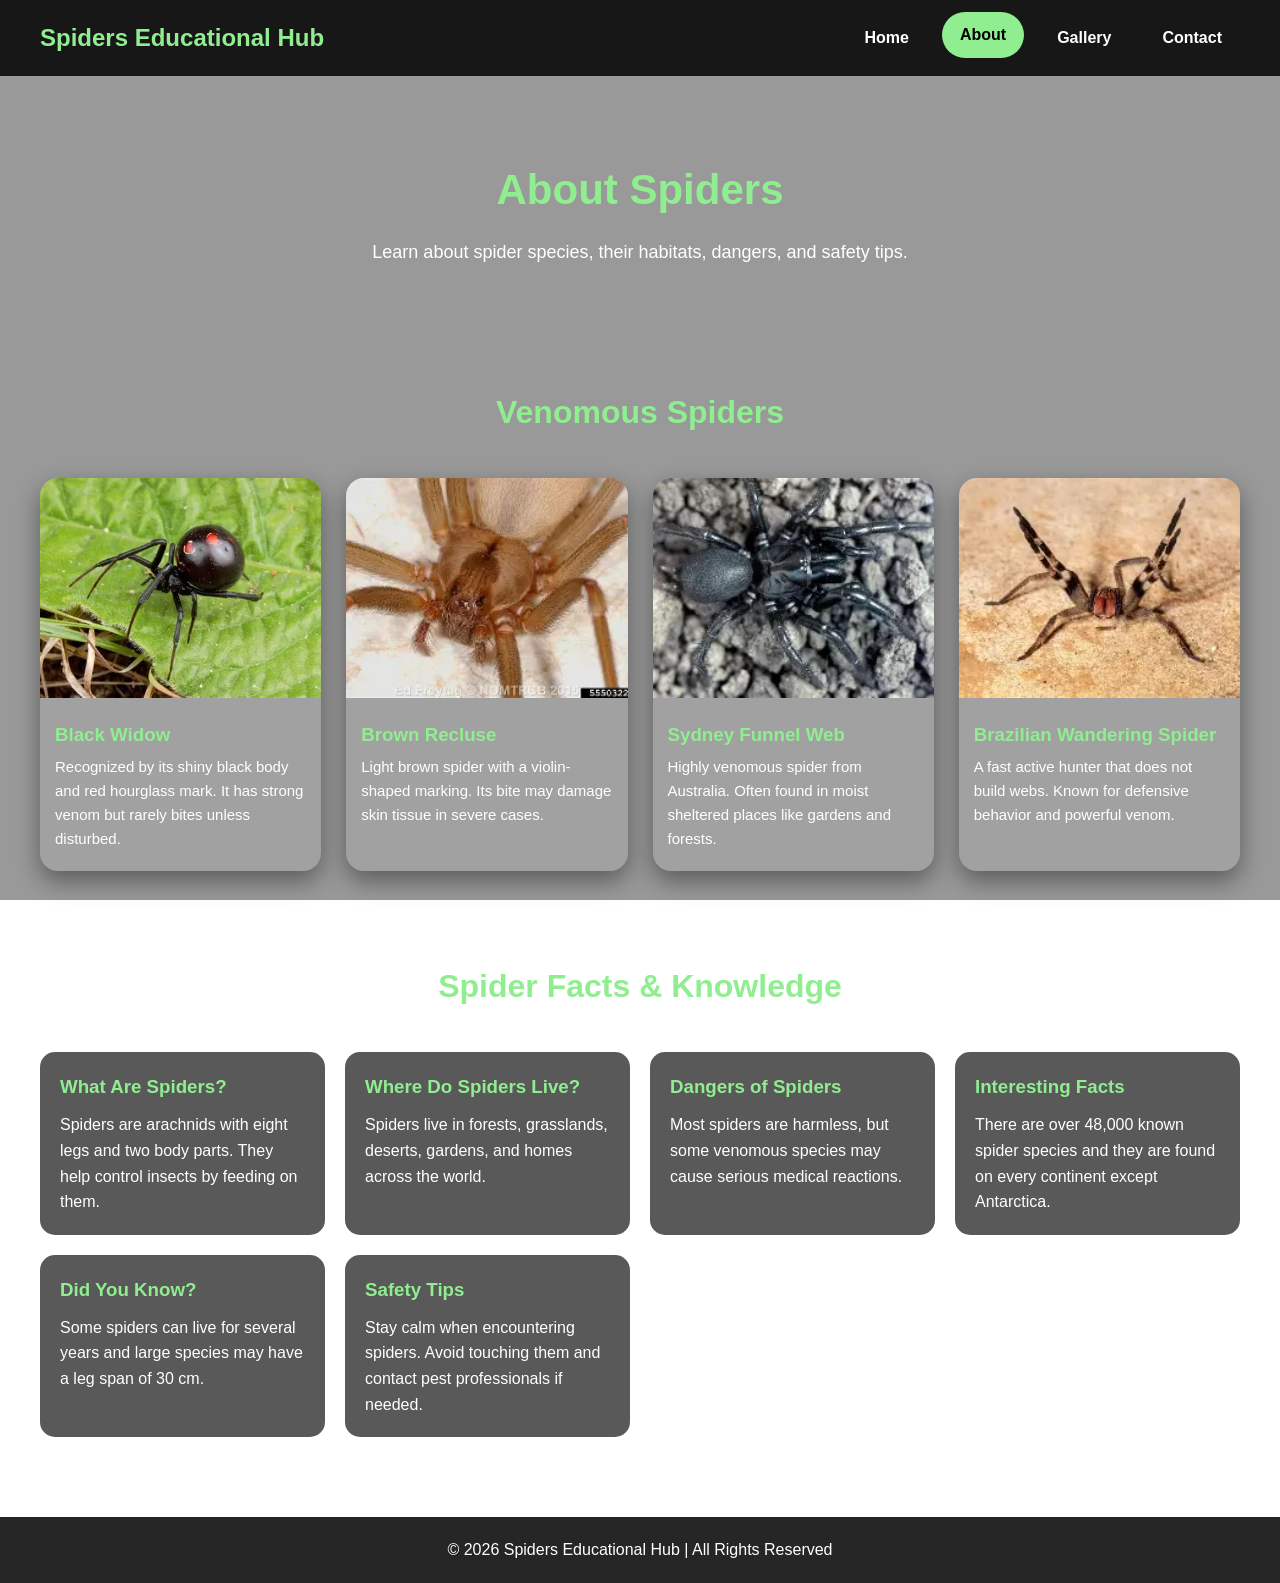
==== commit 774a3a57: "Update about.html" ====
--- a/about.html
+++ b/about.html
@@ -142,7 +142,7 @@
     <footer class="footer">
         <p>&copy; 2026 Spiders Educational Hub | All Rights Reserved</p>
     </footer>
-
+<script src="script.js"></script>
 </body>
 
 </html>
--- a/style.css
+++ b/style.css
@@ -1,320 +1,367 @@
+*{
+    margin:0;
+    padding:0;
+    box-sizing:border-box;
+}
+
 body{
-    margin:0;
     font-family: Arial, sans-serif;
+    background: linear-gradient(rgba(0,0,0,0.4), rgba(0,0,0,0.4)),
+                url("background.jpg");
     background-size: cover;
+    background-position: center;
     background-attachment: fixed;
-    background-color:lightgreen;
-    color:black;
-     position:relative;
-    z-index: 1;
-
-}
-
-header{
-    background-color: rgba(0, 0, 0, 0.8);
-    padding: 15px;
-    text-align: center;
-}
-
-nav a{
+    color: white;
+    line-height: 1.6;
+}
+
+/* HEADER */
+.header{
+    background: rgba(0,0,0,0.85);
+    display: flex;
+    justify-content: space-between;
+    align-items: center;
+    padding: 15px 40px;
+    flex-wrap: wrap;
+    position: sticky;
+    top: 0;
+    z-index: 1000;
+}
+
+.logo{
+    display: flex;
+    align-items: center;
+    gap: 12px;
+}
+
+.logo img{
+    width: 60px;
+    height: 60px;
+    border-radius: 50%;
+    object-fit: cover;
+    box-shadow: 0 0 15px rgba(255,255,255,0.3);
+}
+
+.logo h1{
+    font-size: 24px;
+    color: lightgreen;
+}
+
+/* NAVBAR */
+.navbar{
+    display: flex;
+    gap: 15px;
+    flex-wrap: wrap;
+}
+
+.navbar a{
+    text-decoration: none;
+    color: white;
+    padding: 10px 18px;
+    border-radius: 30px;
+    transition: 0.3s;
+    font-weight: bold;
+}
+
+.navbar a:hover,
+.navbar a.active{
+    background: lightgreen;
+    color: black;
+    transform: translateY(-3px);
+}
+
+/* HERO */
+.hero,
+.hero-small{
+    text-align: center;
+    padding: 80px 20px;
+}
+
+.hero h2,
+.hero-small h2{
+    font-size: 42px;
+    margin-bottom: 15px;
+    color: lightgreen;
+}
+
+.hero p,
+.hero-small p{
+    max-width: 700px;
+    margin: auto;
+    font-size: 18px;
+}
+
+/* SEARCH */
+.search-box{
+    margin-top: 25px;
+}
+
+.search-box input{
+    width: 60%;
+    max-width: 400px;
+    padding: 12px;
+    border: none;
+    border-radius: 30px;
+    outline: none;
+}
+
+.search-box button{
+    padding: 12px 20px;
+    border: none;
+    border-radius: 30px;
+    background: lightgreen;
+    font-weight: bold;
+    cursor: pointer;
+    margin-left: 10px;
+}
+
+.search-box button:hover{
+    background: white;
+}
+
+/* SECTION */
+.section-title{
+    text-align: center;
+    font-size: 32px;
+    margin: 40px 0 20px;
+    color: lightgreen;
+}
+
+/* CARD SECTION */
+.cards-container{
+    display: grid;
+    grid-template-columns: repeat(auto-fit,minmax(250px,1fr));
+    gap: 25px;
+    padding: 20px 40px 50px;
+}
+
+.card{
+    background: rgba(255,255,255,0.08);
+    border-radius: 18px;
+    overflow: hidden;
+    box-shadow: 0 10px 25px rgba(0,0,0,0.4);
+    transition: 0.4s;
+}
+
+.card:hover{
+    transform: translateY(-10px) scale(1.03);
+}
+
+.card img{
+    width: 100%;
+    height: 220px;
+    object-fit: cover;
+}
+
+.card h3{
+    padding: 15px 15px 5px;
+    color: lightgreen;
+}
+
+.card p{
+    padding: 0 15px 20px;
+    font-size: 15px;
+}
+
+/* INFO GRID */
+.info-grid{
+    display: grid;
+    grid-template-columns: repeat(auto-fit,minmax(250px,1fr));
+    gap: 20px;
+    padding: 20px 40px 50px;
+}
+
+.box{
+    background: rgba(0,0,0,0.65);
+    padding: 20px;
+    border-radius: 15px;
+    transition: 0.3s;
+}
+
+.box:hover{
+    transform: scale(1.03);
+}
+
+.box h3{
+    color: lightgreen;
+    margin-bottom: 10px;
+}
+
+/* NEXT BUTTON */
+.next-page{
+    text-align: center;
+    margin-bottom: 40px;
+}
+
+.next-page a{
+    text-decoration: none;
+    background: lightgreen;
+    color: black;
+    padding: 14px 24px;
+    border-radius: 30px;
+    font-weight: bold;
+    transition: 0.3s;
+}
+
+.next-page a:hover{
+    background: white;
+}
+
+/* GALLERY */
+.gallery{
+    display: grid;
+    grid-template-columns: repeat(auto-fit,minmax(250px,1fr));
+    gap: 20px;
+    padding: 30px;
+}
+
+.gallery img{
+    width: 100%;
+    border-radius: 15px;
+    transition: 0.4s;
+}
+
+.gallery img:hover{
+    transform: scale(1.08);
+}
+
+/* FOOTER */
+.footer{
+    background: rgba(0,0,0,0.85);
+    text-align: center;
+    padding: 20px;
+    margin-top: 30px;
+}
+
+/* RESPONSIVE */
+@media(max-width:768px){
+
+    .header{
+        flex-direction: column;
+        text-align: center;
+        gap: 15px;
+    }
+
+    .navbar{
+        justify-content: center;
+    }
+
+    .hero h2,
+    .hero-small h2{
+        font-size: 30px;
+    }
+
+    .search-box input{
+        width: 90%;
+        margin-bottom: 10px;
+    }
+
+    .search-box button{
+        margin-left: 0;
+        width: 150px;
+    }
+}
+/* GALLERY LAYOUT */
+.gallery-container {
+    display: flex;
+    flex-wrap: wrap;              /* allows wrapping on smaller screens */
+    justify-content: center;
+    gap: 20px;
+    padding: 20px;
+}
+
+/* INDIVIDUAL CARDS */
+.gallery-card {
+    width: 220px;
+    background: #fff;
+    border-radius: 12px;
+    overflow: hidden;
+    box-shadow: 0 4px 12px rgba(0,0,0,0.15);
+    text-align: center;
+    transition: transform 0.3s ease;
+}
+
+.gallery-card img {
+    width: 100%;
+    height: 180px;
+    object-fit: cover;
+}
+
+.gallery-card h3 {
+    padding: 10px;
+    font-size: 16px;
+}
+
+.gallery-card:hover {
+    transform: scale(1.05);
+}
+header {
+    display: flex;
+    justify-content: space-between;
+    align-items: center;
+    padding: 15px 30px;
+    background: #111;
+    color: white;
+}
+
+nav ul {
+    display: flex;
+    list-style: none;
+    gap: 20px;
+}
+
+nav ul li a {
     color: white;
     text-decoration: none;
-    margin: 10px;
     font-weight: bold;
 }
-nav a:hover{
-    color: lightgreen;
-}
-
-/* MAIN LAYOUT */
-.container{
-    display: flex;
-     position:relative;
-    z-index: 1;
-}
-
-/* SIDEBAR */
-.sidebar{
-    width: 25%;
-    background-color: rgba(0, 0, 0, 0.7);
-    padding: 20px;
-}
-
-/* CONTENT AREA */
-.content{
-    width: 75%;
-    padding: 20px;
-}
-
-/* SECTION BOXES */
-section{
-    background-color:light blue;
-    margin: 20px;
-    padding: 15px;
-    border-radius: 10px;
-}
-
-/* SPIDER CARDS */
-.card{
-    background-color:ligh blue;
-    margin: 10px;
-    padding: 10px;
-    border-radius: 10px;
-    width: 200px;
-    display: inline-block;
-    vertical-align: top;
-
-}
-
-/* IMAGES */
-img{
-    width: 100%;
-    border-radius: 5px;
-}
-
-/* GALLERY */
-.gallery img{
-    width: 100%;
-    max-width:250px;
-    height: auto:
-}
-
-.gallery img:hover{
-    transform: scale(1.1);
-}  
-
-/* FOOTER */
-footer{
-    background-color: rgba(0, 0, 0, 0.8);
-    text-align: center;
-    padding: 10px;
-    margin-top: 20px;
-}
-
-/* ARROW BUTTON */
-.arrow-box {
-    text-align: center;
-    margin: 30px;
-}
-.arrow{
-    display: inline-block;
-    background: rgba(0, 0, 0, 0.7);
-    padding: 10px 15px;
-    border-radius: 50%;
-    font-size: 24px;
-    color: dark blue;
-    text-decoration: none;
-    animation:bounce 2s infinite;
-}
-.arrow:hover{
-    background: lightgreen;
-    color: black;
-}
-
-/* PAGE LINKS */
-.page-links{
-    text-align: center;
-    margin: 10px;
-}
-.page-links a{
-    color: white;
-    text-decoration: none;
-    margin: 0 10px;
-    padding: 10px 15px;
-    background: rgba(0, 0, 0, 0.7);
-    border-radius: 5px;
-    display: inline-block;
-}
-.page-links a:hover{
-    background: lightgreen;
-    color: black;
-} 
-.about {
-    color:black;
-}
-
-/* Grid layout */
-.card-container {
-    gap: 20px;
-    padding: 20px;
-     position:relative;
-    z-index: 1;
-}
-
-/* card design */
-.card {
-    background:red;
-    border-radius:12px;
-    text-align: center;
-    text-color: black;
-    position:relative;
-    z-index: 1;
-}
-/* image inside star */
-.card img {
-    width: 100%;
-    height: 160px;
-    object-fit: cover;
-}
-/*Hover effect */
-.card: hover {
-    transform: scale(1.05);
-}
-/*text spacing */
-.card h2 {
-    margin: 10px 0 5px;
-}
-.card p {
-    padding: 0 10px 15px;
-}
-.spider-flex {
-    display: flex;
-    justify-content: space-between;
-    align-items: flex-start;
-    gap:20px;
-}
-.box {
-    flex: 1;
-    basckground: black;
-    padding: 15px;
-    border-radius: 10px;
-}
-.learn-more {
-  background: #e6ffe6;
-  padding: 20px;
-  border-radius: 10px;
-  margin-top: 30px;
-}
-
-.learn-more a {
-  text-decoration: none;
-  color: darkgreen;
-  font-weight: bold;
-}
-
-.learn-more a:hover {
-  text-decoration: underline;
-  color: black;
-}
-.search-box {
-  text-align: center;
-  margin: 20px;
-}
-
-.search-box input {
-  width: 60%;
-  padding: 10px;
-  border-radius: 25px;
-  border: 2px solid green;
-  font-size: 16px;
-}
-.logo {
-    position:absolute;
-    top: 10px;
-    left: 10px;
-    width: 100px;
-}
-    /* 3D effect */
-    transform: perspective(500px) rotateY(15deg);
-    transition: transform 0.5s ease, box-shadow 0.5s ease;
-
-    /* Shadow for depth */
-    box-shadow: 5px 5px 15px rgba(0,0,0,0.5);
-}
-
-/* Hover animation */
-.logo img:hover {
-    transform: perspective(500px) rotateY(0deg) scale(1.1);
-    box-shadow: 10px 10px 25px rgba(0,0,0,0.7);
-}
-
-/* Spider shape (simple circle version or image) */
-.Spider {
-    width: 60px;
-    height: 60px;
-    background: url("Spider.jpg"); 
-    background-size: cover;
-    position: absolute;
-    top: 50%;
-    left: 0;
-    animation: moveSpider 8s linear infinite;
-    pointer-events: none;
-    Z-index: 5;
-}
-
-/* Movement animation */
-@keyframes moveSpider {
-    0% {
-        left: -80px;
-        top: 20%;
-    }
-    25% {
-        top: 60%;
-    }
-    50% {
-        top: 30%;
-    }
-    75% {
-        top: 70%;
-    }
-    100% {
-        left: 110%;
-        top: 40%;
-    }
+
+nav ul li a:hover,
+nav ul li a.active {
+    color: #ff4d4d;
+}
+@media (max-width: 768px) {
+
+    header {
+        flex-direction: column;
+        text-align: center;
+    }
+
+    nav ul {
+        flex-direction: column;
+        gap: 10px;
+        margin-top: 10px;
+    }
+
+    nav ul li {
+        padding: 5px 0;
+    }
+}
+
     
-.navbar a {
-    position: relative;
-    padding: 15px 20px;
-    background: rgba(255, 255, 255, 0.05);
-    border-radius: 60px;
-    backdrop-filter: blur(15px);
-    box-shadow: 0 15px 35px rgba(0, 0, 0, 0.5);
-    border: 0.5px solid #ccc;
-    display: flex;
-    justify-content: center;
-    align-items: center;
-}
-
-
-.navbar a {
-  transition: all 0.2s ease;
-}
-
-.navbar a:active {
-  animation: shake 0.2s;
-  transform: scale(0.9);
-}
-#webCanvas {
-    positition:fixed;
-    inset: 0;
-    Z-index: 0;
-    pointer-events: none;
-}
+
 
     
 
 
-    
-
-
-
-
-
-
-
-
-
-
-
-
-
-
-
-
-
-
-
-
-
-
-
+
+
+
+
+
+
+
+
+
+
+
+
+
+
+
+
+
+
+
+
+
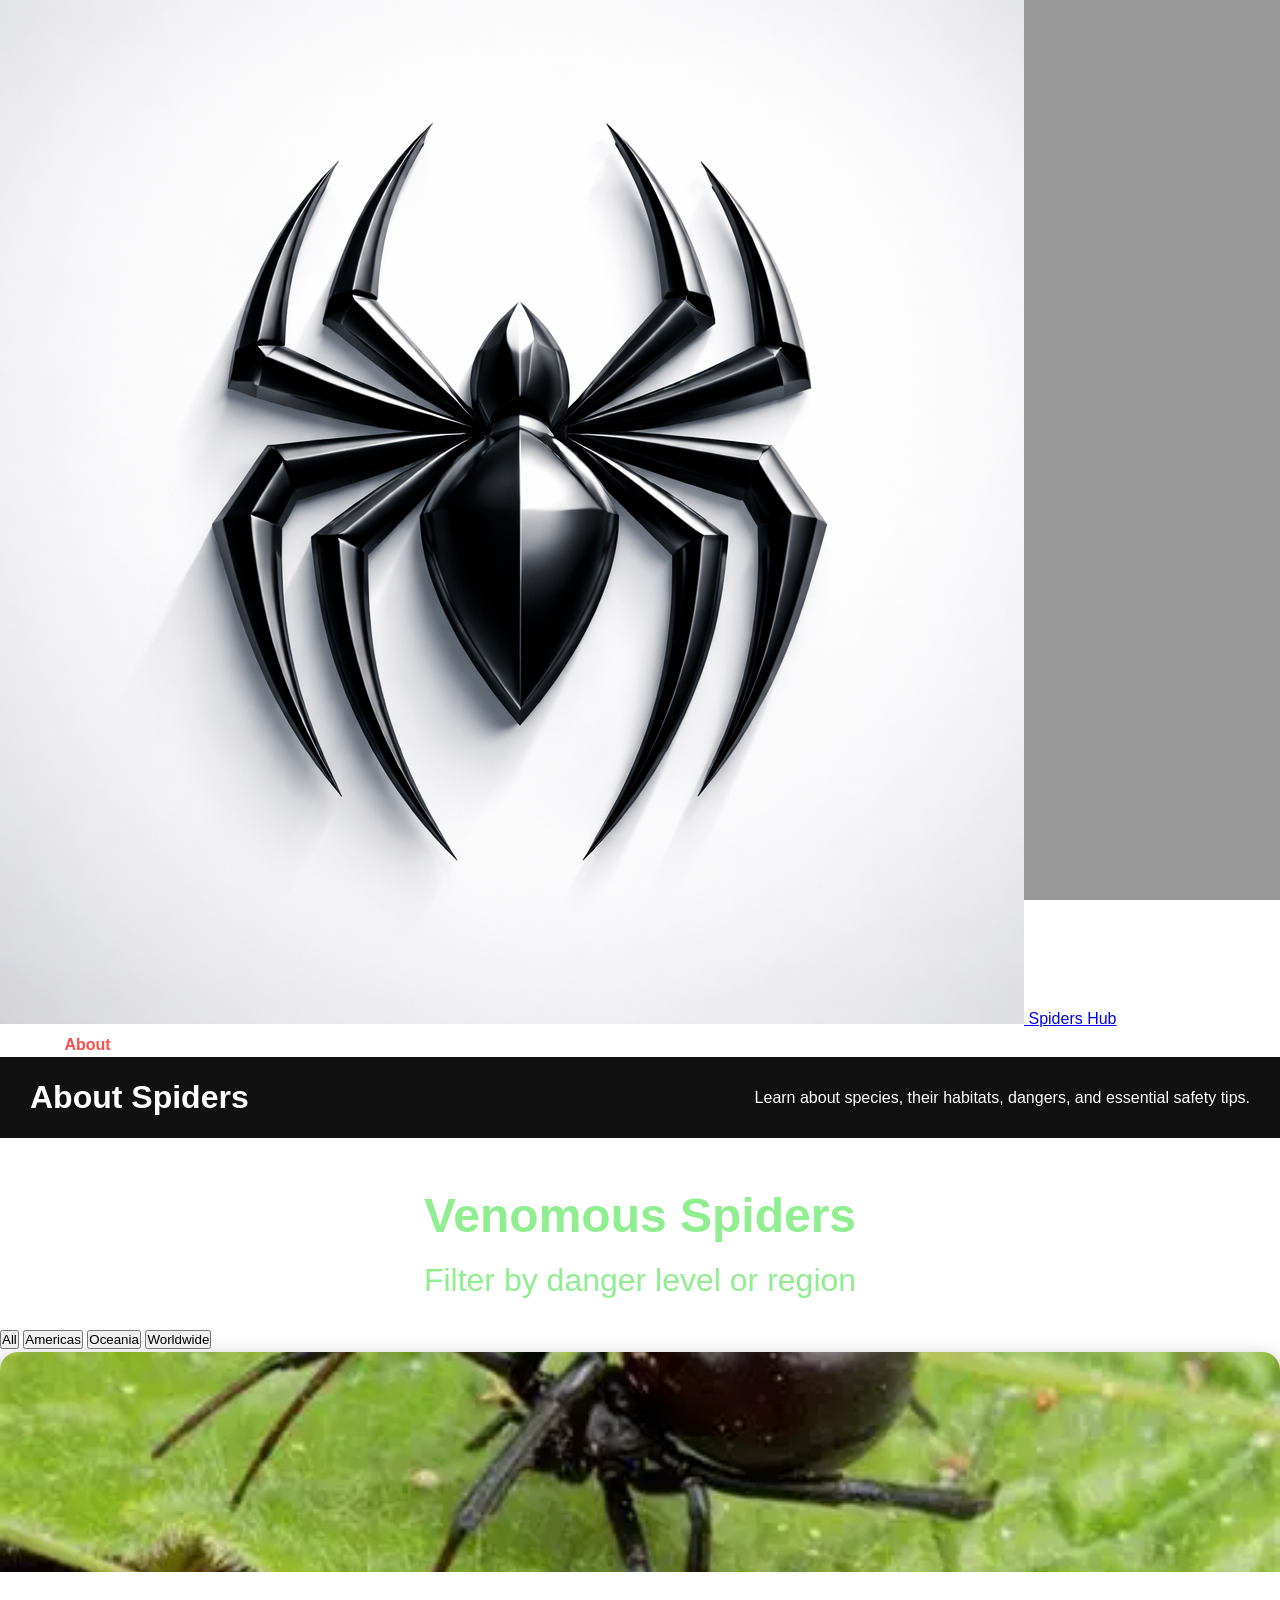
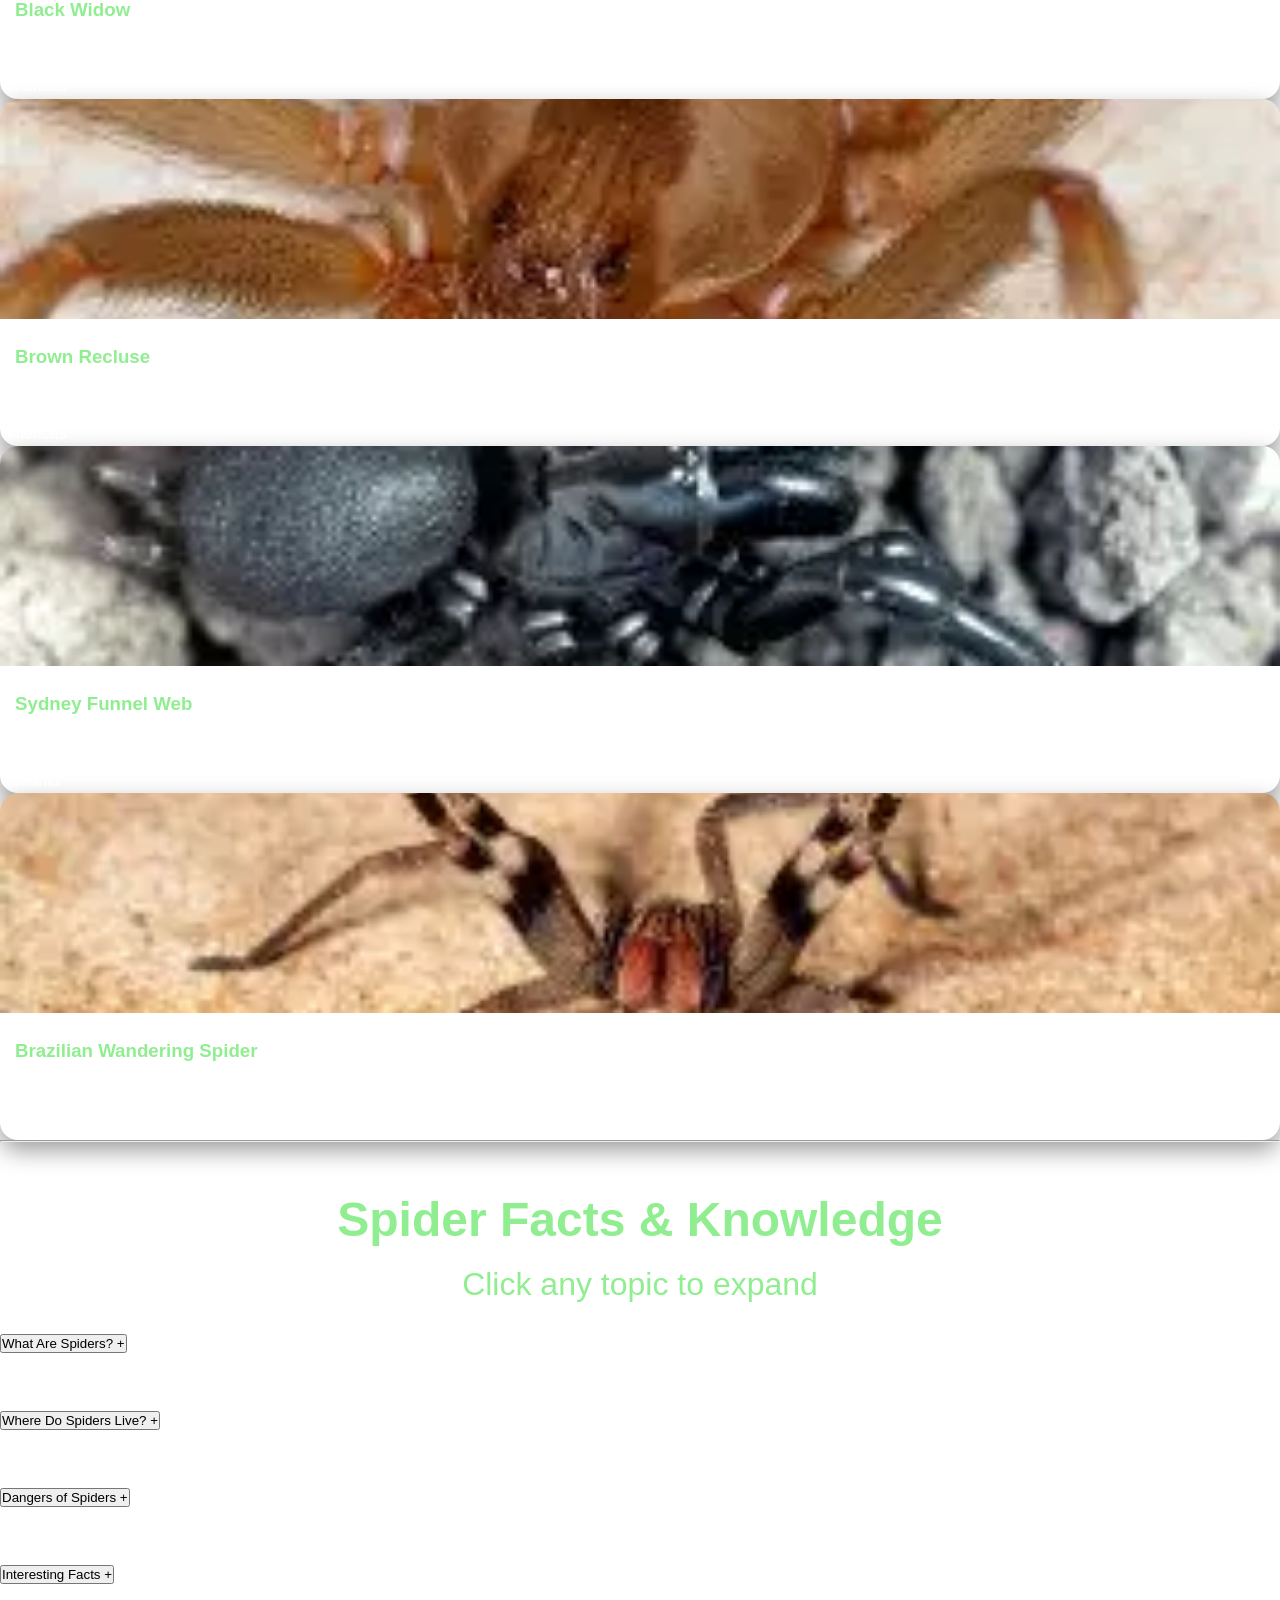
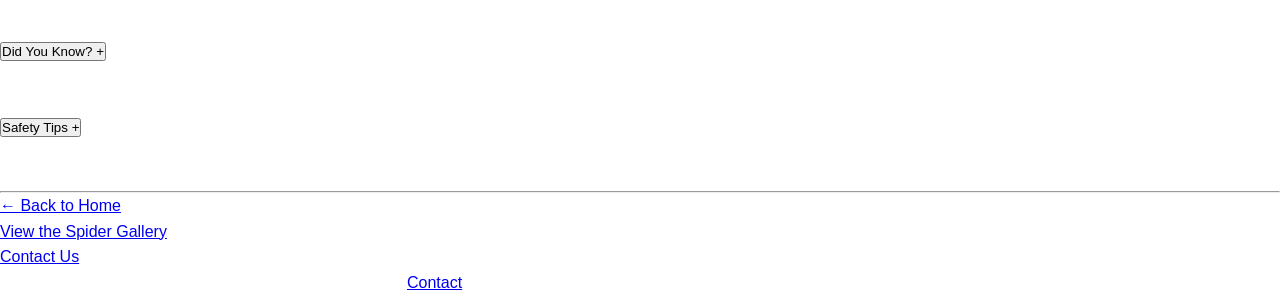
==== commit 745cbbca: "Update about.html" ====
--- a/about.html
+++ b/about.html
@@ -1,158 +1,231 @@
 <!DOCTYPE html>
 <html lang="en">
-
 <head>
-    <meta charset="UTF-8">
-    <meta name="viewport" content="width=device-width, initial-scale=1.0">
-    <title>About Spiders | Spiders Educational Hub</title>
-    <link rel="stylesheet" href="style.css">
+  <meta charset="UTF-8" />
+  <meta name="viewport" content="width=device-width, initial-scale=1.0" />
+  <title>About Spiders | Spiders Educational Hub</title>
+  <link rel="stylesheet" href="style.css" />
 </head>
-
 <body>
 
-    <!-- HEADER -->
-    <header class="header">
-
-        <div class="logo">
-            <h1>Spiders Educational Hub</h1>
-        </div>
-
-        <nav class="navbar">
-            <a href="index.html">Home</a>
-            <a href="about.html" class="active">About</a>
-            <a href="gallery.html">Gallery</a>
-            <a href="contact.html">Contact</a>
-        </nav>
-
-    </header>
-
-    <!-- HERO SECTION -->
-    <section class="hero-small">
-        <h2>About Spiders</h2>
-        <p>Learn about spider species, their habitats, dangers, and safety tips.</p>
-    </section>
-
-    <!-- VENOMOUS SPIDERS -->
-    <section class="cards-section">
-
-        <h2 class="section-title">Venomous Spiders</h2>
-
-        <div class="cards-container">
-
-            <div class="card">
-                <img src="black_widow_spider.jpg" alt="Black Widow Spider">
-                <h3>Black Widow</h3>
-                <p>
-                    Recognized by its shiny black body and red hourglass mark.
-                    It has strong venom but rarely bites unless disturbed.
-                </p>
-            </div>
-
-            <div class="card">
-                <img src="brown_recluse_spider.jpg" alt="Brown Recluse Spider">
-                <h3>Brown Recluse</h3>
-                <p>
-                    Light brown spider with a violin-shaped marking.
-                    Its bite may damage skin tissue in severe cases.
-                </p>
-            </div>
-
-            <div class="card">
-                <img src="sydney_funnel_web_spider.jpg" alt="Sydney Funnel Web Spider">
-                <h3>Sydney Funnel Web</h3>
-                <p>
-                    Highly venomous spider from Australia. Often found in
-                    moist sheltered places like gardens and forests.
-                </p>
-            </div>
-
-            <div class="card">
-                <img src="brazilian_wandering_spider.jpg" alt="Brazilian Wandering Spider">
-                <h3>Brazilian Wandering Spider</h3>
-                <p>
-                    A fast active hunter that does not build webs.
-                    Known for defensive behavior and powerful venom.
-                </p>
-            </div>
-
-        </div>
-
-    </section>
-
-    <!-- INFORMATION SECTION -->
-    <section class="info-section">
-
-        <h2 class="section-title">Spider Facts & Knowledge</h2>
-
-        <div class="info-grid">
-
-            <div class="box">
-                <h3>What Are Spiders?</h3>
-                <p>
-                    Spiders are arachnids with eight legs and two body parts.
-                    They help control insects by feeding on them.
-                </p>
-            </div>
-
-            <div class="box">
-                <h3>Where Do Spiders Live?</h3>
-                <p>
-                    Spiders live in forests, grasslands, deserts,
-                    gardens, and homes across the world.
-                </p>
-            </div>
-
-            <div class="box">
-                <h3>Dangers of Spiders</h3>
-                <p>
-                    Most spiders are harmless, but some venomous species
-                    may cause serious medical reactions.
-                </p>
-            </div>
-
-            <div class="box">
-                <h3>Interesting Facts</h3>
-                <p>
-                    There are over 48,000 known spider species and they
-                    are found on every continent except Antarctica.
-                </p>
-            </div>
-
-            <div class="box">
-                <h3>Did You Know?</h3>
-                <p>
-                    Some spiders can live for several years and large
-                    species may have a leg span of 30 cm.
-                </p>
-            </div>
-
-            <div class="box">
-                <h3>Safety Tips</h3>
-                <p>
-                    Stay calm when encountering spiders. Avoid touching
-                    them and contact pest professionals if needed.
-                </p>
-            </div>
-
-        </div>
-
-    </section>
-
-    <!-- FOOTER -->
-    <footer class="footer">
-        <p>&copy; 2026 Spiders Educational Hub | All Rights Reserved</p>
-    </footer>
-<script src="script.js"></script>
+  <!-- ===== NAV ===== -->
+  <nav class="site-nav">
+    <a class="nav-brand" href="index.html">
+      <img src="Spider_logo.jpg" alt="Spider logo" />
+      <span>Spiders Hub</span>
+    </a>
+    <ul class="nav-links">
+      <li><a href="index.html">Home</a></li>
+      <li><a href="about.html" class="active">About</a></li>
+      <li><a href="gallery.html">Gallery</a></li>
+      <li><a href="contact.html">Contact</a></li>
+    </ul>
+  </nav>
+
+  <!-- ===== HERO ===== -->
+  <header class="page-hero">
+    <h1>About Spiders</h1>
+    <p>Learn about species, their habitats, dangers, and essential safety tips.</p>
+  </header>
+
+  <!-- ===== MAIN ===== -->
+  <main class="container">
+
+    <!-- === Venomous Spiders section with slicer === -->
+    <div class="section-title">
+      <h2>Venomous Spiders</h2>
+      <p>Filter by danger level or region</p>
+    </div>
+
+    <div class="slicer-bar" role="group" aria-label="Filter venomous spiders">
+      <button class="slicer-btn active" data-filter="all">All</button>
+      <button class="slicer-btn" data-filter="americas">Americas</button>
+      <button class="slicer-btn" data-filter="oceania">Oceania</button>
+      <button class="slicer-btn" data-filter="worldwide">Worldwide</button>
+    </div>
+
+    <div class="card-grid" id="venomousGrid">
+
+      <div class="card" data-category="americas">
+        <img src="black_widow_spider.jpg" alt="Black Widow Spider" />
+        <div class="card-body">
+          <h3>Black Widow</h3>
+          <p>Recognised by its shiny black body and red hourglass mark. It has strong venom but rarely bites unless disturbed.</p>
+          <span class="card-tag tag-venomous">Americas</span>
+        </div>
+      </div>
+
+      <div class="card" data-category="americas">
+        <img src="brown_recluse_spider.jpg" alt="Brown Recluse Spider" />
+        <div class="card-body">
+          <h3>Brown Recluse</h3>
+          <p>Light brown with a violin-shaped marking. Its bite may damage skin tissue in severe cases.</p>
+          <span class="card-tag tag-venomous">Americas</span>
+        </div>
+      </div>
+
+      <div class="card" data-category="oceania">
+        <img src="sydney_funnel_web_spider.jpg" alt="Sydney Funnel Web Spider" />
+        <div class="card-body">
+          <h3>Sydney Funnel Web</h3>
+          <p>Highly venomous spider from Australia. Often found in moist sheltered places like gardens and forests.</p>
+          <span class="card-tag tag-venomous">Oceania</span>
+        </div>
+      </div>
+
+      <div class="card" data-category="worldwide">
+        <img src="brazilian_wandering_spider.jpg" alt="Brazilian Wandering Spider" />
+        <div class="card-body">
+          <h3>Brazilian Wandering Spider</h3>
+          <p>A fast active hunter that does not build webs. Known for defensive behaviour and powerful venom.</p>
+          <span class="card-tag tag-venomous">Worldwide</span>
+        </div>
+      </div>
+
+    </div><!-- /card-grid -->
+
+    <hr class="divider" />
+
+    <!-- === Accordion Knowledge Section === -->
+    <div class="section-title">
+      <h2>Spider Facts &amp; Knowledge</h2>
+      <p>Click any topic to expand</p>
+    </div>
+
+    <div class="accordion" id="factsAccordion">
+
+      <div class="accordion-item">
+        <button class="accordion-header" aria-expanded="false">
+          What Are Spiders?
+          <span class="accordion-icon">+</span>
+        </button>
+        <div class="accordion-body">
+          Spiders are arachnids with eight legs and two body parts: the cephalothorax and the abdomen.
+          Unlike insects which have six legs, spiders belong to the class Arachnida. They help control insect
+          populations by feeding on them and play a crucial role in ecosystem balance worldwide.
+        </div>
+      </div>
+
+      <div class="accordion-item">
+        <button class="accordion-header" aria-expanded="false">
+          Where Do Spiders Live?
+          <span class="accordion-icon">+</span>
+        </button>
+        <div class="accordion-body">
+          Spiders are incredibly adaptable. They live in forests, grasslands, deserts, mountains, wetlands,
+          gardens, and even inside our homes. They have colonised every continent on Earth except Antarctica,
+          making them one of the most widespread predators in the animal kingdom.
+        </div>
+      </div>
+
+      <div class="accordion-item">
+        <button class="accordion-header" aria-expanded="false">
+          Dangers of Spiders
+          <span class="accordion-icon">+</span>
+        </button>
+        <div class="accordion-body">
+          Most of the world's 48,000+ spider species are completely harmless to humans. However, a small number —
+          such as the Black Widow, Brown Recluse, and Sydney Funnel Web — possess venom capable of causing serious
+          medical reactions. Deaths from spider bites are very rare when medical treatment is available promptly.
+        </div>
+      </div>
+
+      <div class="accordion-item">
+        <button class="accordion-header" aria-expanded="false">
+          Interesting Facts
+          <span class="accordion-icon">+</span>
+        </button>
+        <div class="accordion-body">
+          There are over 48,000 known spider species found on every continent except Antarctica. Spider silk is
+          one of the strongest natural materials known — weight for weight, stronger than steel. Some species can
+          live for 20+ years, and the Goliath Birdeater tarantula can have a leg span of up to 30 cm.
+        </div>
+      </div>
+
+      <div class="accordion-item">
+        <button class="accordion-header" aria-expanded="false">
+          Did You Know?
+          <span class="accordion-icon">+</span>
+        </button>
+        <div class="accordion-body">
+          Spiders are not insects — they are arachnids. Spiders have up to eight eyes, though many species have
+          poor vision. Jumping spiders, however, have exceptional eyesight. Some spiders can walk on water,
+          and certain aquatic species even build air-bubble "diving bells" to live underwater.
+        </div>
+      </div>
+
+      <div class="accordion-item">
+        <button class="accordion-header" aria-expanded="false">
+          Safety Tips
+          <span class="accordion-icon">+</span>
+        </button>
+        <div class="accordion-body">
+          Stay calm when you encounter a spider — they are far more afraid of you. Avoid touching unfamiliar
+          species with bare hands. Shake out shoes, gloves, and clothing left outdoors. Seal cracks and gaps
+          around windows and doors. If bitten by a spider you suspect is venomous, seek medical attention
+          immediately and try to safely photograph it for identification.
+        </div>
+      </div>
+
+    </div><!-- /accordion -->
+
+    <hr class="divider" />
+
+    <!-- Nav links -->
+    <ul class="info-list">
+      <li><a href="index.html">← Back to Home</a></li>
+      <li><a href="gallery.html">View the Spider Gallery</a></li>
+      <li><a href="contact.html">Contact Us</a></li>
+    </ul>
+
+  </main>
+
+  <!-- ===== FOOTER ===== -->
+  <footer class="site-footer">
+    © 2026 Spiders Educational Hub | All Rights Reserved &nbsp;|&nbsp;
+    <a href="contact.html">Contact</a>
+  </footer>
+
+  <!-- ===== SCRIPTS ===== -->
+  <script>
+    /* --- Slicer filter (venomous grid) --- */
+    const slicerBtns = document.querySelectorAll('.slicer-btn');
+    const cards      = document.querySelectorAll('#venomousGrid .card');
+
+    slicerBtns.forEach(btn => {
+      btn.addEventListener('click', () => {
+        slicerBtns.forEach(b => b.classList.remove('active'));
+        btn.classList.add('active');
+        const filter = btn.dataset.filter;
+        cards.forEach(card => {
+          card.classList.toggle('hidden', filter !== 'all' && card.dataset.category !== filter);
+        });
+      });
+    });
+
+    /* --- Accordion --- */
+    document.querySelectorAll('.accordion-header').forEach(header => {
+      header.addEventListener('click', () => {
+        const isOpen   = header.classList.contains('open');
+        const body     = header.nextElementSibling;
+        // close all
+        document.querySelectorAll('.accordion-header').forEach(h => {
+          h.classList.remove('open');
+          h.setAttribute('aria-expanded', 'false');
+          h.nextElementSibling.classList.remove('open');
+        });
+        // toggle clicked
+        if (!isOpen) {
+          header.classList.add('open');
+          header.setAttribute('aria-expanded', 'true');
+          body.classList.add('open');
+        }
+      });
+    });
+  </script>
+
 </body>
-
 </html>
- 
- 
-
-
-
-
-
 
 
     
--- a/style.css
+++ b/style.css
@@ -195,7 +195,7 @@
 
 .next-page a{
     text-decoration: none;
-    background: lightgreen;
+    background: white;
     color: black;
     padding: 14px 24px;
     border-radius: 30px;
@@ -337,6 +337,69 @@
         padding: 5px 0;
     }
 }
+.contact-container {
+    max-width: 800px;
+    margin: auto;
+    padding: 20px;
+    text-align: center;
+}
+
+.contact-form {
+    display: flex;
+    flex-direction: column;
+    gap: 15px;
+    margin-top: 20px;
+    text-align: left;
+}
+
+.contact-form input,
+.contact-form textarea {
+    padding: 12px;
+    border: 1px solid #ccc;
+    border-radius: 8px;
+    font-size: 16px;
+}
+
+.contact-form button {
+    padding: 12px;
+    background: #ff4d4d;
+    color: white;
+    border: none;
+    border-radius: 8px;
+    font-size: 16px;
+    cursor: pointer;
+}
+
+.contact-form button:hover {
+    background: #cc0000;
+}.navbar ul {
+    display: flex;
+    justify-content: center;
+    gap: 25px;
+    list-style: none;
+    padding: 10px;
+    background: #111;
+}
+
+.navbar ul li a {
+    color: white;
+    text-decoration: none;
+    font-weight: bold;
+}
+
+.navbar ul li a:hover,
+.navbar ul li a.active {
+    color: #ff4d4d;
+}
+
+/* MOBILE RESPONSIVE NAV */
+@media (max-width: 768px) {
+    .navbar ul {
+        flex-direction: column;
+        text-align: center;
+        gap: 10px;
+    }
+}
 
     
 
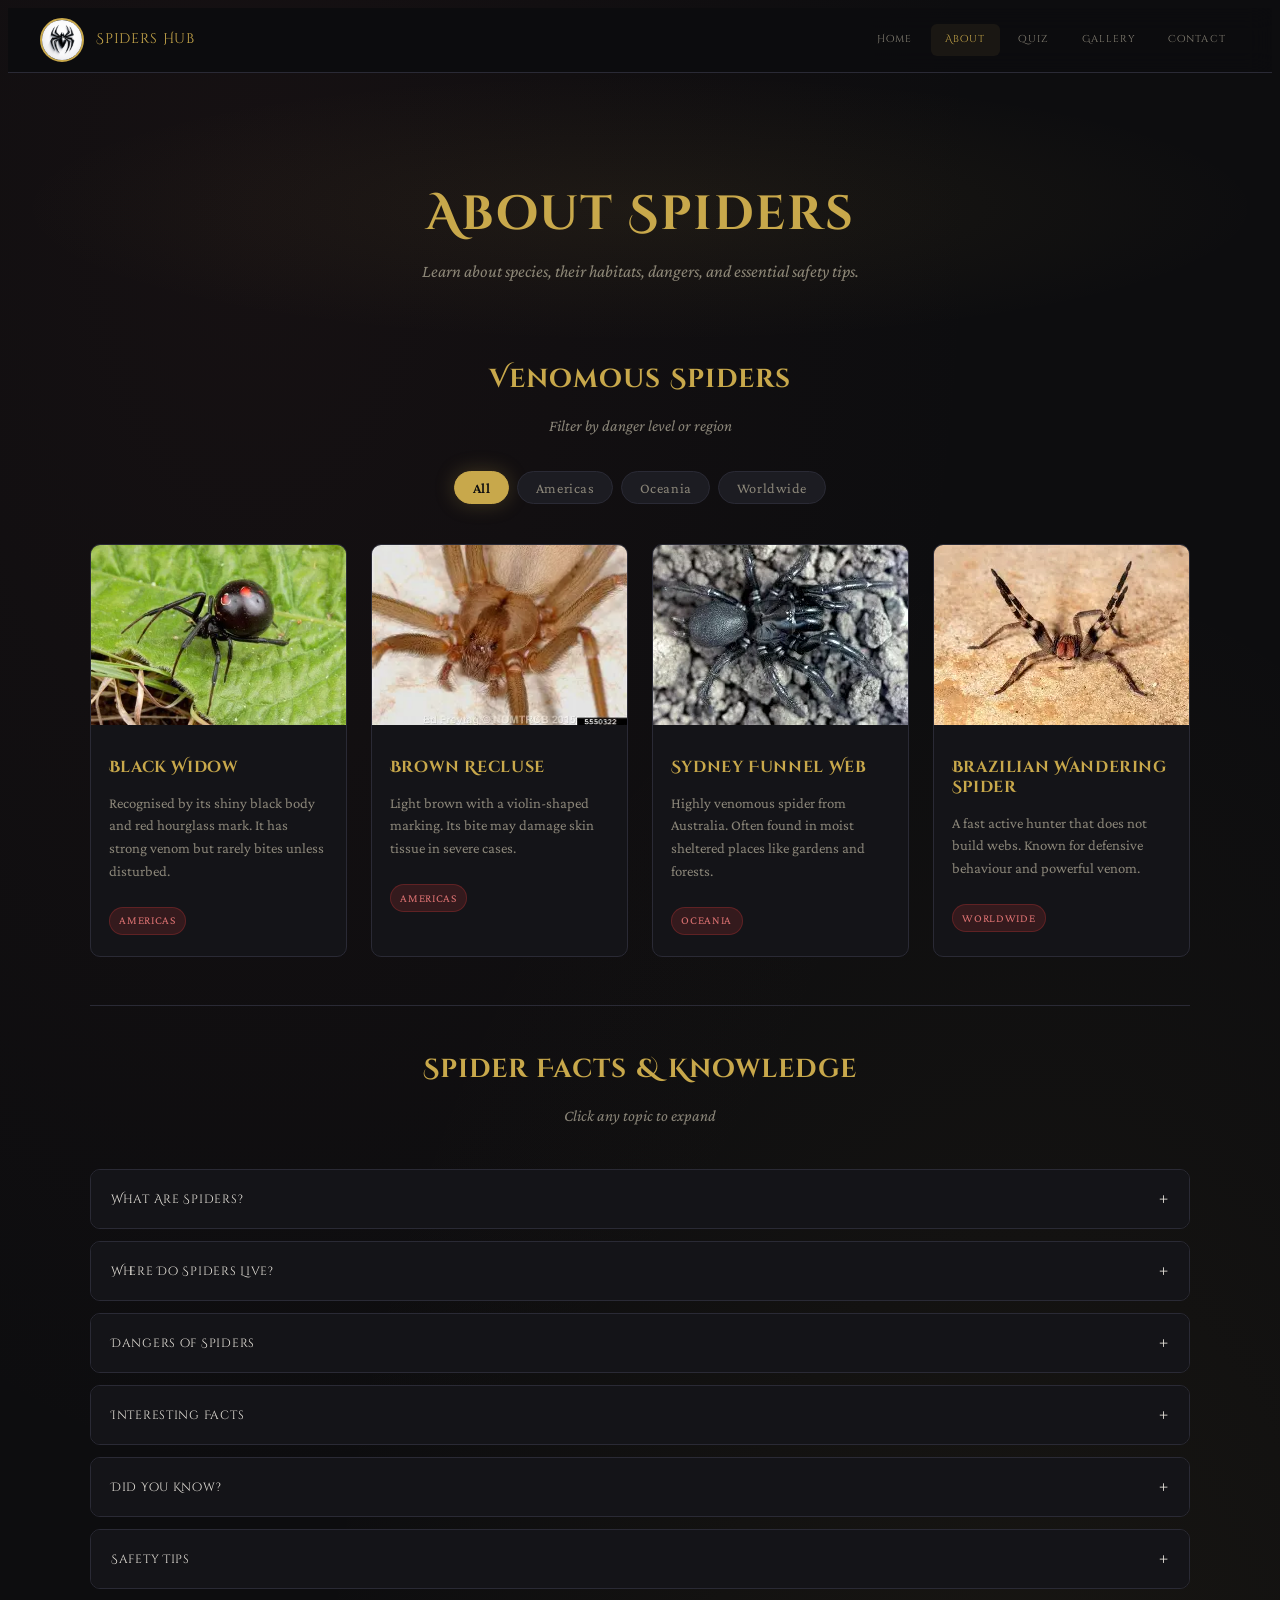
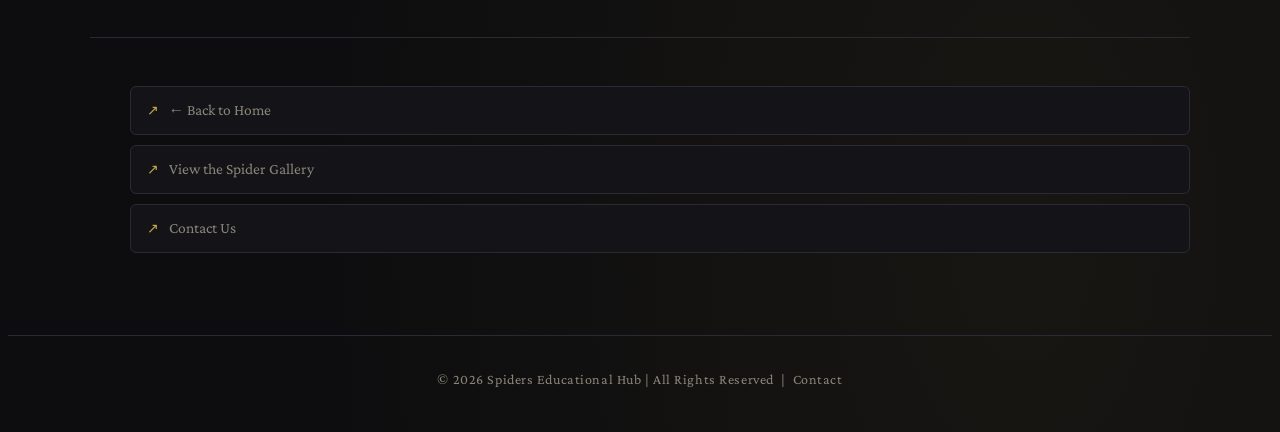
==== commit 4013f3f7: "Update about.html" ====
--- a/about.html
+++ b/about.html
@@ -17,6 +17,7 @@
     <ul class="nav-links">
       <li><a href="index.html">Home</a></li>
       <li><a href="about.html" class="active">About</a></li>
+      <li><a href="Quiz.html ">quiz</a></li>
       <li><a href="gallery.html">Gallery</a></li>
       <li><a href="contact.html">Contact</a></li>
     </ul>
--- a/style.css
+++ b/style.css
@@ -1,430 +1,595 @@
-*{
-    margin:0;
-    padding:0;
-    box-sizing:border-box;
-}
-
-body{
-    font-family: Arial, sans-serif;
-    background: linear-gradient(rgba(0,0,0,0.4), rgba(0,0,0,0.4)),
-                url("background.jpg");
-    background-size: cover;
-    background-position: center;
-    background-attachment: fixed;
-    color: white;
-    line-height: 1.6;
-}
-
-/* HEADER */
-.header{
-    background: rgba(0,0,0,0.85);
-    display: flex;
-    justify-content: space-between;
-    align-items: center;
-    padding: 15px 40px;
-    flex-wrap: wrap;
-    position: sticky;
-    top: 0;
-    z-index: 1000;
-}
-
-.logo{
-    display: flex;
-    align-items: center;
-    gap: 12px;
-}
-
-.logo img{
-    width: 60px;
-    height: 60px;
-    border-radius: 50%;
-    object-fit: cover;
-    box-shadow: 0 0 15px rgba(255,255,255,0.3);
-}
-
-.logo h1{
-    font-size: 24px;
-    color: lightgreen;
-}
-
-/* NAVBAR */
-.navbar{
-    display: flex;
-    gap: 15px;
-    flex-wrap: wrap;
-}
-
-.navbar a{
-    text-decoration: none;
-    color: white;
-    padding: 10px 18px;
-    border-radius: 30px;
-    transition: 0.3s;
-    font-weight: bold;
-}
-
-.navbar a:hover,
-.navbar a.active{
-    background: lightgreen;
-    color: black;
-    transform: translateY(-3px);
-}
-
-/* HERO */
-.hero,
-.hero-small{
-    text-align: center;
-    padding: 80px 20px;
-}
-
-.hero h2,
-.hero-small h2{
-    font-size: 42px;
-    margin-bottom: 15px;
-    color: lightgreen;
-}
-
-.hero p,
-.hero-small p{
-    max-width: 700px;
-    margin: auto;
-    font-size: 18px;
-}
-
-/* SEARCH */
-.search-box{
-    margin-top: 25px;
-}
-
-.search-box input{
-    width: 60%;
-    max-width: 400px;
-    padding: 12px;
-    border: none;
-    border-radius: 30px;
-    outline: none;
-}
-
-.search-box button{
-    padding: 12px 20px;
-    border: none;
-    border-radius: 30px;
-    background: lightgreen;
-    font-weight: bold;
-    cursor: pointer;
-    margin-left: 10px;
-}
-
-.search-box button:hover{
-    background: white;
-}
-
-/* SECTION */
-.section-title{
-    text-align: center;
-    font-size: 32px;
-    margin: 40px 0 20px;
-    color: lightgreen;
-}
-
-/* CARD SECTION */
-.cards-container{
-    display: grid;
-    grid-template-columns: repeat(auto-fit,minmax(250px,1fr));
-    gap: 25px;
-    padding: 20px 40px 50px;
-}
-
-.card{
-    background: rgba(255,255,255,0.08);
-    border-radius: 18px;
-    overflow: hidden;
-    box-shadow: 0 10px 25px rgba(0,0,0,0.4);
-    transition: 0.4s;
-}
-
-.card:hover{
-    transform: translateY(-10px) scale(1.03);
-}
-
-.card img{
-    width: 100%;
-    height: 220px;
-    object-fit: cover;
-}
-
-.card h3{
-    padding: 15px 15px 5px;
-    color: lightgreen;
-}
-
-.card p{
-    padding: 0 15px 20px;
-    font-size: 15px;
-}
-
-/* INFO GRID */
-.info-grid{
-    display: grid;
-    grid-template-columns: repeat(auto-fit,minmax(250px,1fr));
-    gap: 20px;
-    padding: 20px 40px 50px;
-}
-
-.box{
-    background: rgba(0,0,0,0.65);
-    padding: 20px;
-    border-radius: 15px;
-    transition: 0.3s;
-}
-
-.box:hover{
-    transform: scale(1.03);
-}
-
-.box h3{
-    color: lightgreen;
-    margin-bottom: 10px;
-}
-
-/* NEXT BUTTON */
-.next-page{
-    text-align: center;
-    margin-bottom: 40px;
-}
-
-.next-page a{
-    text-decoration: none;
-    background: white;
-    color: black;
-    padding: 14px 24px;
-    border-radius: 30px;
-    font-weight: bold;
-    transition: 0.3s;
-}
-
-.next-page a:hover{
-    background: white;
-}
-
-/* GALLERY */
-.gallery{
-    display: grid;
-    grid-template-columns: repeat(auto-fit,minmax(250px,1fr));
-    gap: 20px;
-    padding: 30px;
-}
-
-.gallery img{
-    width: 100%;
-    border-radius: 15px;
-    transition: 0.4s;
-}
-
-.gallery img:hover{
-    transform: scale(1.08);
-}
-
-/* FOOTER */
-.footer{
-    background: rgba(0,0,0,0.85);
-    text-align: center;
-    padding: 20px;
-    margin-top: 30px;
-}
-
-/* RESPONSIVE */
-@media(max-width:768px){
-
-    .header{
-        flex-direction: column;
-        text-align: center;
-        gap: 15px;
-    }
-
-    .navbar{
-        justify-content: center;
-    }
-
-    .hero h2,
-    .hero-small h2{
-        font-size: 30px;
-    }
-
-    .search-box input{
-        width: 90%;
-        margin-bottom: 10px;
-    }
-
-    .search-box button{
-        margin-left: 0;
-        width: 150px;
-    }
-}
-/* GALLERY LAYOUT */
-.gallery-container {
-    display: flex;
-    flex-wrap: wrap;              /* allows wrapping on smaller screens */
-    justify-content: center;
-    gap: 20px;
-    padding: 20px;
-}
-
-/* INDIVIDUAL CARDS */
-.gallery-card {
-    width: 220px;
-    background: #fff;
-    border-radius: 12px;
-    overflow: hidden;
-    box-shadow: 0 4px 12px rgba(0,0,0,0.15);
-    text-align: center;
-    transition: transform 0.3s ease;
-}
-
-.gallery-card img {
-    width: 100%;
-    height: 180px;
-    object-fit: cover;
-}
-
-.gallery-card h3 {
-    padding: 10px;
-    font-size: 16px;
-}
-
-.gallery-card:hover {
-    transform: scale(1.05);
-}
-header {
-    display: flex;
-    justify-content: space-between;
-    align-items: center;
-    padding: 15px 30px;
-    background: #111;
-    color: white;
-}
-
-nav ul {
-    display: flex;
-    list-style: none;
-    gap: 20px;
-}
-
-nav ul li a {
-    color: white;
-    text-decoration: none;
-    font-weight: bold;
-}
-
-nav ul li a:hover,
-nav ul li a.active {
-    color: #ff4d4d;
-}
-@media (max-width: 768px) {
-
-    header {
-        flex-direction: column;
-        text-align: center;
-    }
-
-    nav ul {
-        flex-direction: column;
-        gap: 10px;
-        margin-top: 10px;
-    }
-
-    nav ul li {
-        padding: 5px 0;
-    }
-}
-.contact-container {
-    max-width: 800px;
-    margin: auto;
-    padding: 20px;
-    text-align: center;
-}
+
+
+@import url('https://fonts.googleapis.com/css2?family=Cinzel+Decorative:wght@700&family=Crimson+Pro:ital,wght@0,300;0,400;0,600;1,300;1,400&display=swap');
+
+/*  CSS Variables  */
+:root {
+  --bg:      #0d0d0f;
+  --surface:  #141418;
+  --surface2:#1c1c22;
+  --border:  #2a2a35;
+  --accent:  #c8a84b;       /* warm gold */
+  --accent2: #7e3b3b;       /* deep crimson */
+  --text:    #e8e4dc;
+  --muted:   #8a8578;
+  --white:   #ffffff;
+  --radius:   10px;
+  --transition: 0.3s ease;
+  --shadow:   0 4px 30px rgba(0,0,0,0.6);
+  --glow:   0 0 20px rgba(200,168,75,0.25);
+}
+
+/ Reset & Base  /
+*, *::before, *::after { box-sizing: border-box; margin: 0; padding: 0; }
+
+html { scroll-behavior: smooth; }
+
+body {
+  background-color: var(--bg);
+  color: var(--text);
+  font-family: 'Crimson Pro', Georgia, serif;
+  font-size: 18px;
+  line-height: 1.7;
+  min-height: 100vh;
+  /* subtle silk-web texture via repeating-linear-gradient */
+  background-image:
+    radial-gradient(ellipse at 20% 10%, rgba(126,59,59,0.08) 0%, transparent 50%),
+    radial-gradient(ellipse at 80% 90%, rgba(200,168,75,0.06) 0%, transparent 50%);
+}
+
+img { max-width: 100%; display: block; border-radius: var(--radius); }
+
+a { color: var(--accent); text-decoration: none; transition: color var(--transition); }
+a:hover { color: var(--white); }
+
+h1, h2, h3 {
+  font-family: 'Cinzel Decorative', serif;
+  color: var(--accent);
+  letter-spacing: 0.04em;
+  line-height: 1.25;
+}
+
+/* ---------- NAV ---------- */
+.site-nav {
+  position: sticky;
+  top: 0;
+  z-index: 100;
+  background: rgba(13,13,15,0.92);
+  backdrop-filter: blur(12px);
+  border-bottom: 1px solid var(--border);
+  padding: 0 2rem;
+  display: flex;
+  align-items: center;
+  justify-content: space-between;
+  height: 64px;
+  gap: 1rem;
+}
+
+.nav-brand {
+  display: flex;
+  align-items: center;
+  gap: 0.75rem;
+  text-decoration: none;
+}
+
+.nav-brand img {
+  width: 40px;
+  height: 40px;
+  object-fit: cover;
+  border-radius: 50%;
+  border: 2px solid var(--accent);
+}
+
+.nav-brand span {
+  font-family: 'Cinzel Decorative', serif;
+  font-size: 0.85rem;
+  color: var(--accent);
+  letter-spacing: 0.06em;
+  display: none;
+}
+@media (min-width: 600px) { .nav-brand span { display: block; } }
+
+.nav-links {
+  display: flex;
+  list-style: none;
+  gap: 0.25rem;
+}
+
+.nav-links a {
+  display: block;
+  padding: 0.45rem 0.9rem;
+  font-family: 'Cinzel Decorative', serif;
+  font-size: 0.65rem;
+  letter-spacing: 0.1em;
+  color: var(--muted);
+  border-radius: 6px;
+  transition: color var(--transition), background var(--transition);
+}
+
+.nav-links a:hover,
+.nav-links a.active {
+  color: var(--accent);
+  background: rgba(200,168,75,0.08);
+}
+
+/* ---------- HERO / PAGE HEADER ---------- */
+.page-hero {
+  text-align: center;
+  padding: 5rem 1.5rem 3.5rem;
+  position: relative;
+  overflow: hidden;
+}
+
+.page-hero::before {
+  content: '';
+  position: absolute;
+  inset: 0;
+  background: radial-gradient(ellipse at center, rgba(200,168,75,0.07) 0%, transparent 70%);
+  pointer-events: none;
+}
+
+.page-hero h1 { font-size: clamp(1.6rem, 5vw, 3rem); margin-bottom: 0.75rem; }
+
+.page-hero p {
+  color: var(--muted);
+  font-size: 1.1rem;
+  max-width: 560px;
+  margin: 0 auto;
+  font-style: italic;
+}
+
+/* ---------- SECTION CONTAINER ---------- */
+.container {
+  max-width: 1100px;
+  margin: 0 auto;
+  padding: 0 1.5rem 4rem;
+}
+
+/* ---------- SLICER / FILTER TABS ---------- */
+.slicer-bar {
+  display: flex;
+  flex-wrap: wrap;
+  gap: 0.5rem;
+  justify-content: center;
+  margin-bottom: 2.5rem;
+}
+
+.slicer-btn {
+  background: var(--surface2);
+  border: 1px solid var(--border);
+  color: var(--muted);
+  padding: 0.45rem 1.1rem;
+  border-radius: 999px;
+  font-family: 'Crimson Pro', serif;
+  font-size: 0.9rem;
+  cursor: pointer;
+  transition: all var(--transition);
+  letter-spacing: 0.04em;
+}
+
+.slicer-btn:hover { border-color: var(--accent); color: var(--accent); }
+
+.slicer-btn.active {
+  background: var(--accent);
+  border-color: var(--accent);
+  color: var(--bg);
+  font-weight: 600;
+  box-shadow: var(--glow);
+}
+
+/* ---------- CARD GRID ---------- */
+.card-grid {
+  display: grid;
+  grid-template-columns: repeat(auto-fill, minmax(240px, 1fr));
+  gap: 1.5rem;
+}
+
+.card {
+  background: var(--surface);
+  border: 1px solid var(--border);
+  border-radius: var(--radius);
+  overflow: hidden;
+  transition: transform var(--transition), box-shadow var(--transition), border-color var(--transition);
+  cursor: pointer;
+  animation: fadeUp 0.4s ease both;
+}
+
+.card:hover {
+  transform: translateY(-5px);
+  box-shadow: var(--shadow), var(--glow);
+  border-color: var(--accent);
+}
+
+@keyframes fadeUp {
+  from { opacity: 0; transform: translateY(20px); }
+  to   { opacity: 1; transform: translateY(0);    }
+}
+
+.card img {
+  width: 100%;
+  height: 180px;
+  object-fit: cover;
+  border-radius: 0;
+  transition: transform 0.5s ease;
+}
+
+.card:hover img { transform: scale(1.05); }
+
+.card-body { padding: 1rem 1.1rem 1.3rem; }
+
+.card-body h3 {
+  font-size: 1rem;
+  margin-bottom: 0.4rem;
+  color: var(--accent);
+}
+
+.card-body p {
+  color: var(--muted);
+  font-size: 0.92rem;
+  line-height: 1.55;
+}
+
+.card-tag {
+  display: inline-block;
+  margin-top: 0.6rem;
+  font-size: 0.72rem;
+  padding: 0.2rem 0.6rem;
+  border-radius: 999px;
+  font-family: 'Crimson Pro', serif;
+  letter-spacing: 0.06em;
+  text-transform: uppercase;
+}
+
+.tag-harmless  { background: rgba(60,140,80,0.2);  color: #6dba84; border: 1px solid rgba(60,140,80,0.35); }
+.tag-venomous  { background: rgba(180,50,50,0.2);  color: #d97070; border: 1px solid rgba(180,50,50,0.35); }
+.tag-exotic    { background: rgba(100,80,180,0.2); color: #a090df; border: 1px solid rgba(100,80,180,0.35); }
+
+/* hide filtered cards */
+.card.hidden { display: none; }
+
+/* ---------- FACT ACCORDION (About page) ---------- */
+.accordion { margin-top: 2.5rem; }
+
+.accordion-item {
+  border: 1px solid var(--border);
+  border-radius: var(--radius);
+  margin-bottom: 0.75rem;
+  overflow: hidden;
+}
+
+.accordion-header {
+  width: 100%;
+  background: var(--surface);
+  border: none;
+  color: var(--text);
+  text-align: left;
+  padding: 1rem 1.25rem;
+  display: flex;
+  justify-content: space-between;
+  align-items: center;
+  font-family: 'Cinzel Decorative', serif;
+  font-size: 0.75rem;
+  letter-spacing: 0.06em;
+  cursor: pointer;
+  transition: background var(--transition), color var(--transition);
+}
+
+.accordion-header:hover { background: var(--surface2); color: var(--accent); }
+.accordion-header.open   { background: var(--surface2); color: var(--accent); }
+
+.accordion-icon {
+  font-size: 1.2rem;
+  transition: transform var(--transition);
+  flex-shrink: 0;
+}
+
+.accordion-header.open .accordion-icon { transform: rotate(45deg); }
+
+.accordion-body {
+  max-height: 0;
+  overflow: hidden;
+  transition: max-height 0.4s ease, padding 0.3s ease;
+  background: var(--surface2);
+  padding: 0 1.25rem;
+  color: var(--muted);
+  font-size: 0.97rem;
+}
+
+.accordion-body.open {
+  max-height: 300px;
+  padding: 1rem 1.25rem;
+}
+
+/* ---------- GALLERY LIGHTBOX ---------- */
+.gallery-grid {
+  display: grid;
+  grid-template-columns: repeat(auto-fill, minmax(220px, 1fr));
+  gap: 1rem;
+}
+
+.gallery-item {
+  position: relative;
+  border-radius: var(--radius);
+  overflow: hidden;
+  cursor: pointer;
+  aspect-ratio: 1;
+  border: 1px solid var(--border);
+  transition: border-color var(--transition), transform var(--transition);
+}
+
+.gallery-item:hover { border-color: var(--accent); transform: scale(1.02); }
+
+.gallery-item img {
+  width: 100%;
+  height: 100%;
+  object-fit: cover;
+  border-radius: 0;
+  transition: transform 0.5s ease;
+}
+
+.gallery-item:hover img { transform: scale(1.1); }
+
+.gallery-caption {
+  position: absolute;
+  bottom: 0; left: 0; right: 0;
+  background: linear-gradient(transparent, rgba(0,0,0,0.85));
+  padding: 1.5rem 0.75rem 0.6rem;
+  font-family: 'Cinzel Decorative', serif;
+  font-size: 0.6rem;
+  letter-spacing: 0.08em;
+  color: var(--accent);
+  transform: translateY(100%);
+  transition: transform var(--transition);
+}
+
+.gallery-item:hover .gallery-caption { transform: translateY(0); }
+
+/* Lightbox */
+.lightbox {
+  display: none;
+  position: fixed;
+  inset: 0;
+  background: rgba(0,0,0,0.92);
+  z-index: 999;
+  align-items: center;
+  justify-content: center;
+  flex-direction: column;
+  gap: 1rem;
+  padding: 2rem;
+  animation: fadeIn 0.2s ease;
+}
+
+.lightbox.open { display: flex; }
+
+@keyframes fadeIn { from { opacity: 0; } to { opacity: 1; } }
+
+.lightbox img {
+  max-width: 90vw;
+  max-height: 75vh;
+  object-fit: contain;
+  border: 1px solid var(--accent);
+  border-radius: var(--radius);
+  box-shadow: var(--shadow);
+}
+
+.lightbox-title {
+  font-family: 'Cinzel Decorative', serif;
+  color: var(--accent);
+  font-size: 0.85rem;
+  letter-spacing: 0.1em;
+}
+
+.lightbox-close {
+  position: fixed;
+  top: 1.5rem; right: 1.5rem;
+  background: var(--surface2);
+  border: 1px solid var(--border);
+  color: var(--text);
+  width: 40px; height: 40px;
+  border-radius: 50%;
+  font-size: 1.2rem;
+  cursor: pointer;
+  display: flex; align-items: center; justify-content: center;
+  transition: all var(--transition);
+}
+
+.lightbox-close:hover { background: var(--accent2); border-color: var(--accent2); color: #fff; }
+
+/* ---------- CONTACT FORM ---------- */
+.contact-wrapper {
+  display: grid;
+  grid-template-columns: 1fr;
+  gap: 3rem;
+}
+@media (min-width: 700px) { .contact-wrapper { grid-template-columns: 1fr 1fr; } }
 
 .contact-form {
-    display: flex;
-    flex-direction: column;
-    gap: 15px;
-    margin-top: 20px;
-    text-align: left;
-}
-
-.contact-form input,
-.contact-form textarea {
-    padding: 12px;
-    border: 1px solid #ccc;
-    border-radius: 8px;
-    font-size: 16px;
-}
-
-.contact-form button {
-    padding: 12px;
-    background: #ff4d4d;
-    color: white;
-    border: none;
-    border-radius: 8px;
-    font-size: 16px;
-    cursor: pointer;
-}
-
-.contact-form button:hover {
-    background: #cc0000;
-}.navbar ul {
-    display: flex;
-    justify-content: center;
-    gap: 25px;
-    list-style: none;
-    padding: 10px;
-    background: #111;
-}
-
-.navbar ul li a {
-    color: white;
-    text-decoration: none;
-    font-weight: bold;
-}
-
-.navbar ul li a:hover,
-.navbar ul li a.active {
-    color: #ff4d4d;
-}
-
-/* MOBILE RESPONSIVE NAV */
-@media (max-width: 768px) {
-    .navbar ul {
-        flex-direction: column;
-        text-align: center;
-        gap: 10px;
-    }
-}
-
-    
-
-
-    
-
-
-
-
-
-
-
-
-
-
-
-
-
-
-
-
-
-
-
-
-
-
-
+  background: var(--surface);
+  border: 1px solid var(--border);
+  border-radius: var(--radius);
+  padding: 2rem;
+}
+
+.form-group { margin-bottom: 1.25rem; }
+
+.form-group label {
+  display: block;
+  font-family: 'Cinzel Decorative', serif;
+  font-size: 0.62rem;
+  letter-spacing: 0.1em;
+  color: var(--muted);
+  margin-bottom: 0.4rem;
+}
+
+.form-group input,
+.form-group textarea,
+.form-group select {
+  width: 100%;
+  background: var(--surface2);
+  border: 1px solid var(--border);
+  border-radius: 6px;
+  padding: 0.65rem 0.9rem;
+  color: var(--text);
+  font-family: 'Crimson Pro', serif;
+  font-size: 1rem;
+  outline: none;
+  transition: border-color var(--transition), box-shadow var(--transition);
+}
+
+.form-group input:focus,
+.form-group textarea:focus,
+.form-group select:focus {
+  border-color: var(--accent);
+  box-shadow: 0 0 0 3px rgba(200,168,75,0.15);
+}
+
+.form-group textarea { resize: vertical; min-height: 120px; }
+
+.btn-submit {
+  width: 100%;
+  background: var(--accent);
+  color: var(--bg);
+  border: none;
+  border-radius: 6px;
+  padding: 0.8rem 1.5rem;
+  font-family: 'Cinzel Decorative', serif;
+  font-size: 0.65rem;
+  letter-spacing: 0.1em;
+  cursor: pointer;
+  transition: all var(--transition);
+  box-shadow: var(--glow);
+}
+
+.btn-submit:hover {
+  background: #dbb94f;
+  transform: translateY(-2px);
+  box-shadow: 0 0 30px rgba(200,168,75,0.4);
+}
+
+.form-success {
+  display: none;
+  text-align: center;
+  padding: 2rem;
+  color: #6dba84;
+  font-family: 'Cinzel Decorative', serif;
+  font-size: 0.8rem;
+  letter-spacing: 0.08em;
+}
+
+/* ---------- INFO CARDS (links/resources) ---------- */
+.info-list { list-style: none; }
+
+.info-list li { margin-bottom: 0.6rem; }
+
+.info-list a {
+  display: flex;
+  align-items: center;
+  gap: 0.6rem;
+  padding: 0.65rem 1rem;
+  background: var(--surface);
+  border: 1px solid var(--border);
+  border-radius: 6px;
+  color: var(--muted);
+  font-size: 0.97rem;
+  transition: all var(--transition);
+}
+
+.info-list a::before { content: '↗'; color: var(--accent); font-size: 0.85rem; }
+.info-list a:hover { border-color: var(--accent); color: var(--text); background: var(--surface2); }
+
+/* ---------- DIVIDER ---------- */
+.divider {
+  border: none;
+  border-top: 1px solid var(--border);
+  margin: 3rem 0;
+}
+
+/* ---------- FOOTER ---------- */
+.site-footer {
+  border-top: 1px solid var(--border);
+  text-align: center;
+  padding: 2rem 1.5rem;
+  color: var(--muted);
+  font-size: 0.88rem;
+  letter-spacing: 0.04em;
+}
+
+.site-footer a { color: var(--muted); }
+.site-footer a:hover { color: var(--accent); }
+
+/* ---------- SEARCH BAR (index) ---------- */
+.search-bar {
+  display: flex;
+  gap: 0.5rem;
+  max-width: 480px;
+  margin: 1.5rem auto 2.5rem;
+}
+
+.search-bar input {
+  flex: 1;
+  background: var(--surface2);
+  border: 1px solid var(--border);
+  border-radius: 6px;
+  padding: 0.65rem 1rem;
+  color: var(--text);
+  font-family: 'Crimson Pro', serif;
+  font-size: 1rem;
+  outline: none;
+  transition: border-color var(--transition);
+}
+
+.search-bar input:focus { border-color: var(--accent); }
+
+.search-bar button {
+  background: var(--accent);
+  border: none;
+  border-radius: 6px;
+  padding: 0.65rem 1.2rem;
+  color: var(--bg);
+  font-family: 'Cinzel Decorative', serif;
+  font-size: 0.6rem;
+  letter-spacing: 0.08em;
+  cursor: pointer;
+  transition: background var(--transition);
+}
+
+.search-bar button:hover { background: #dbb94f; }
+
+/* ---------- SECTION HEADINGS ---------- */
+.section-title {
+  text-align: center;
+  margin-bottom: 2rem;
+}
+
+.section-title h2 { font-size: clamp(1.1rem, 3vw, 1.6rem); margin-bottom: 0.35rem; }
+.section-title p  { color: var(--muted); font-style: italic; font-size: 1rem; }
+
+/* ---------- RESPONSIVE HELPERS ---------- */
+@media (max-width: 480px) {
+  .nav-links a { font-size: 0.55rem; padding: 0.4rem 0.6rem; }
+  .page-hero { padding: 3.5rem 1rem 2.5rem; }
+}
+
+
+
+
+
+
+
+
+
+
+
+
+
+
+
+
+
+
+
+
+
+
+
+
